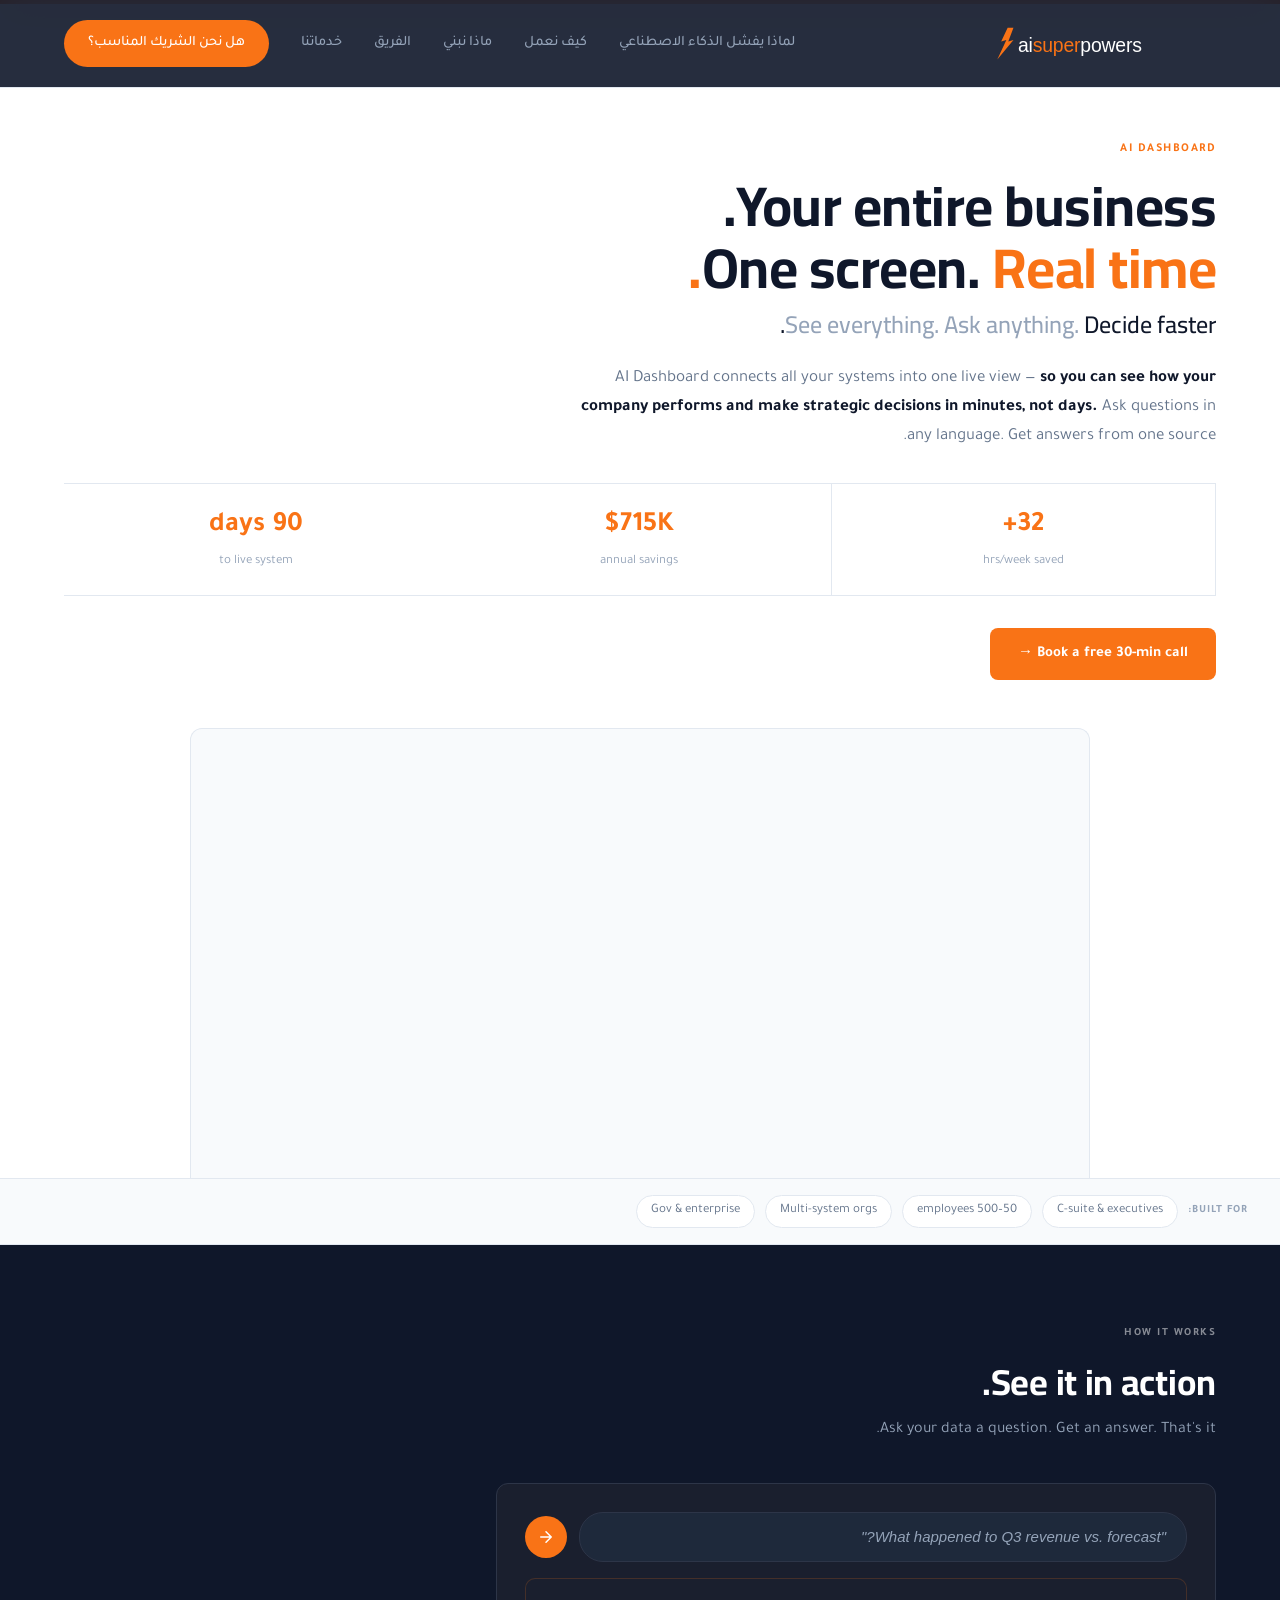
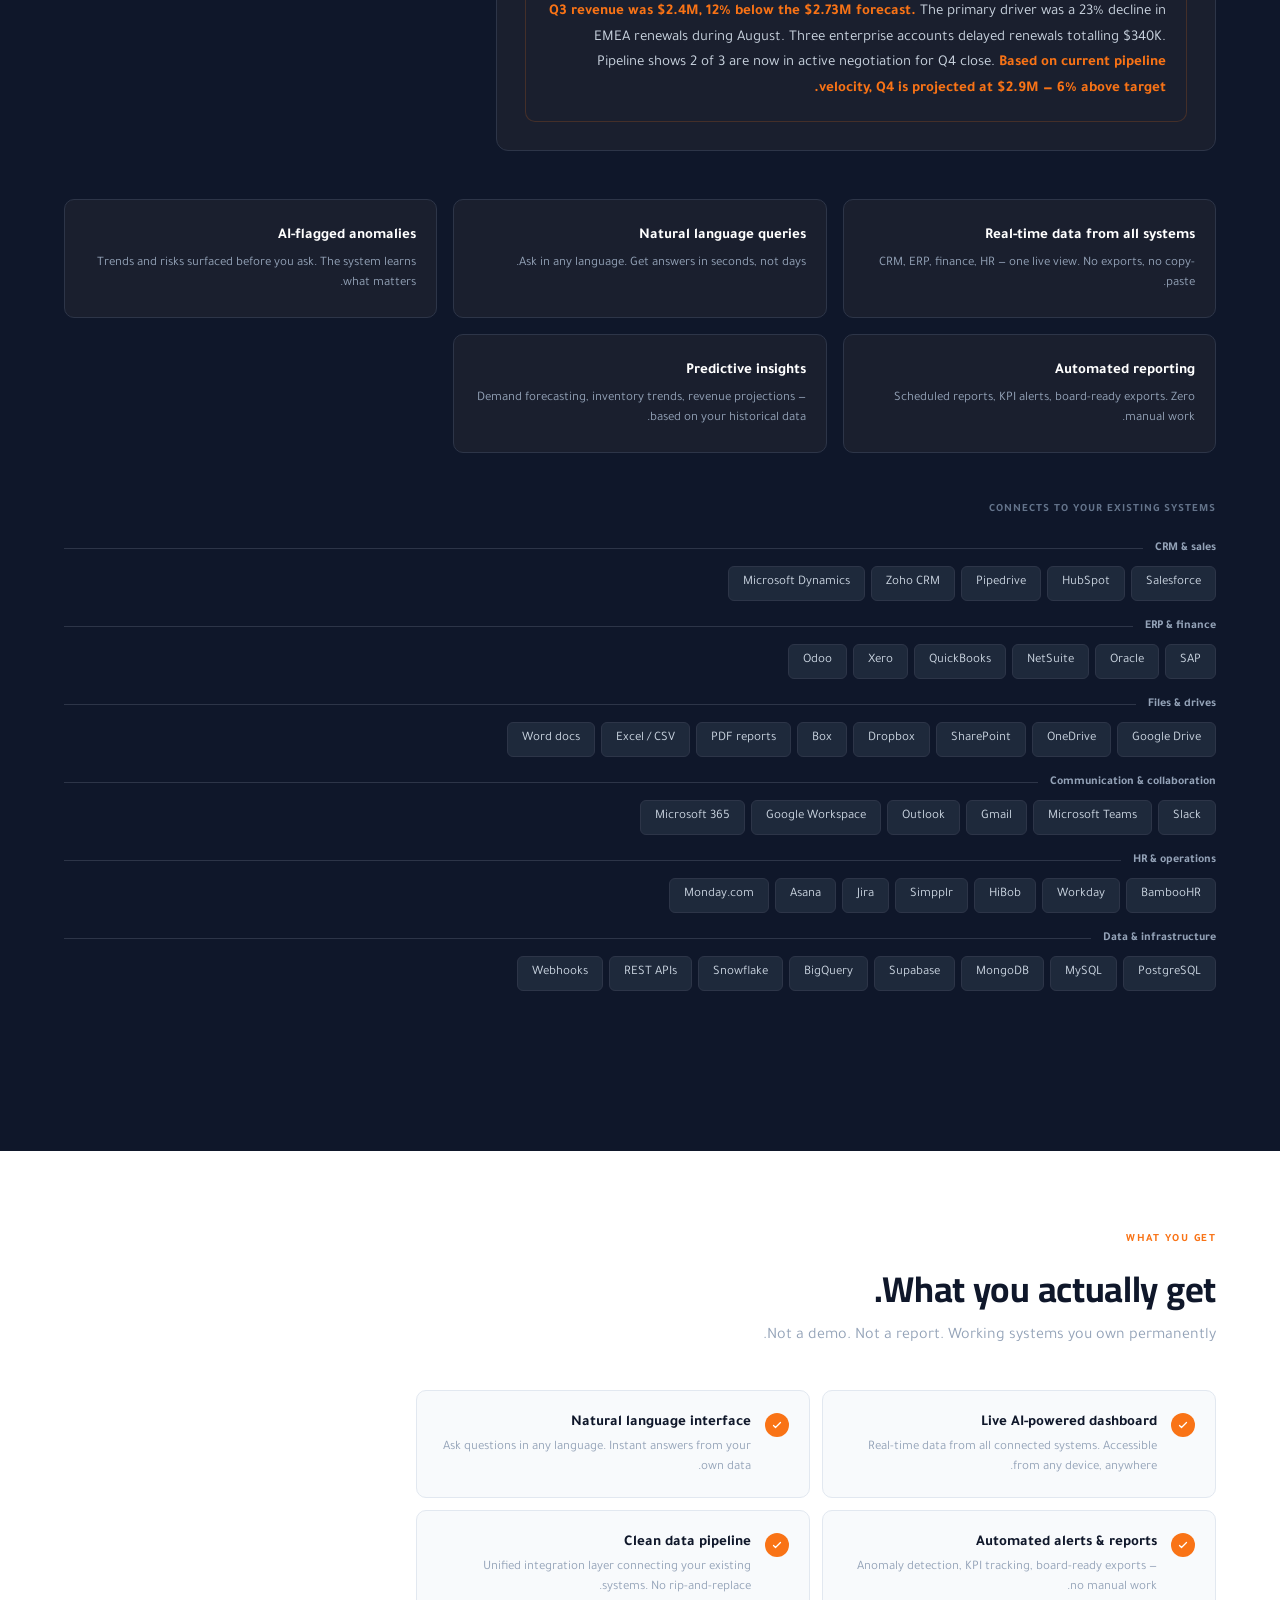
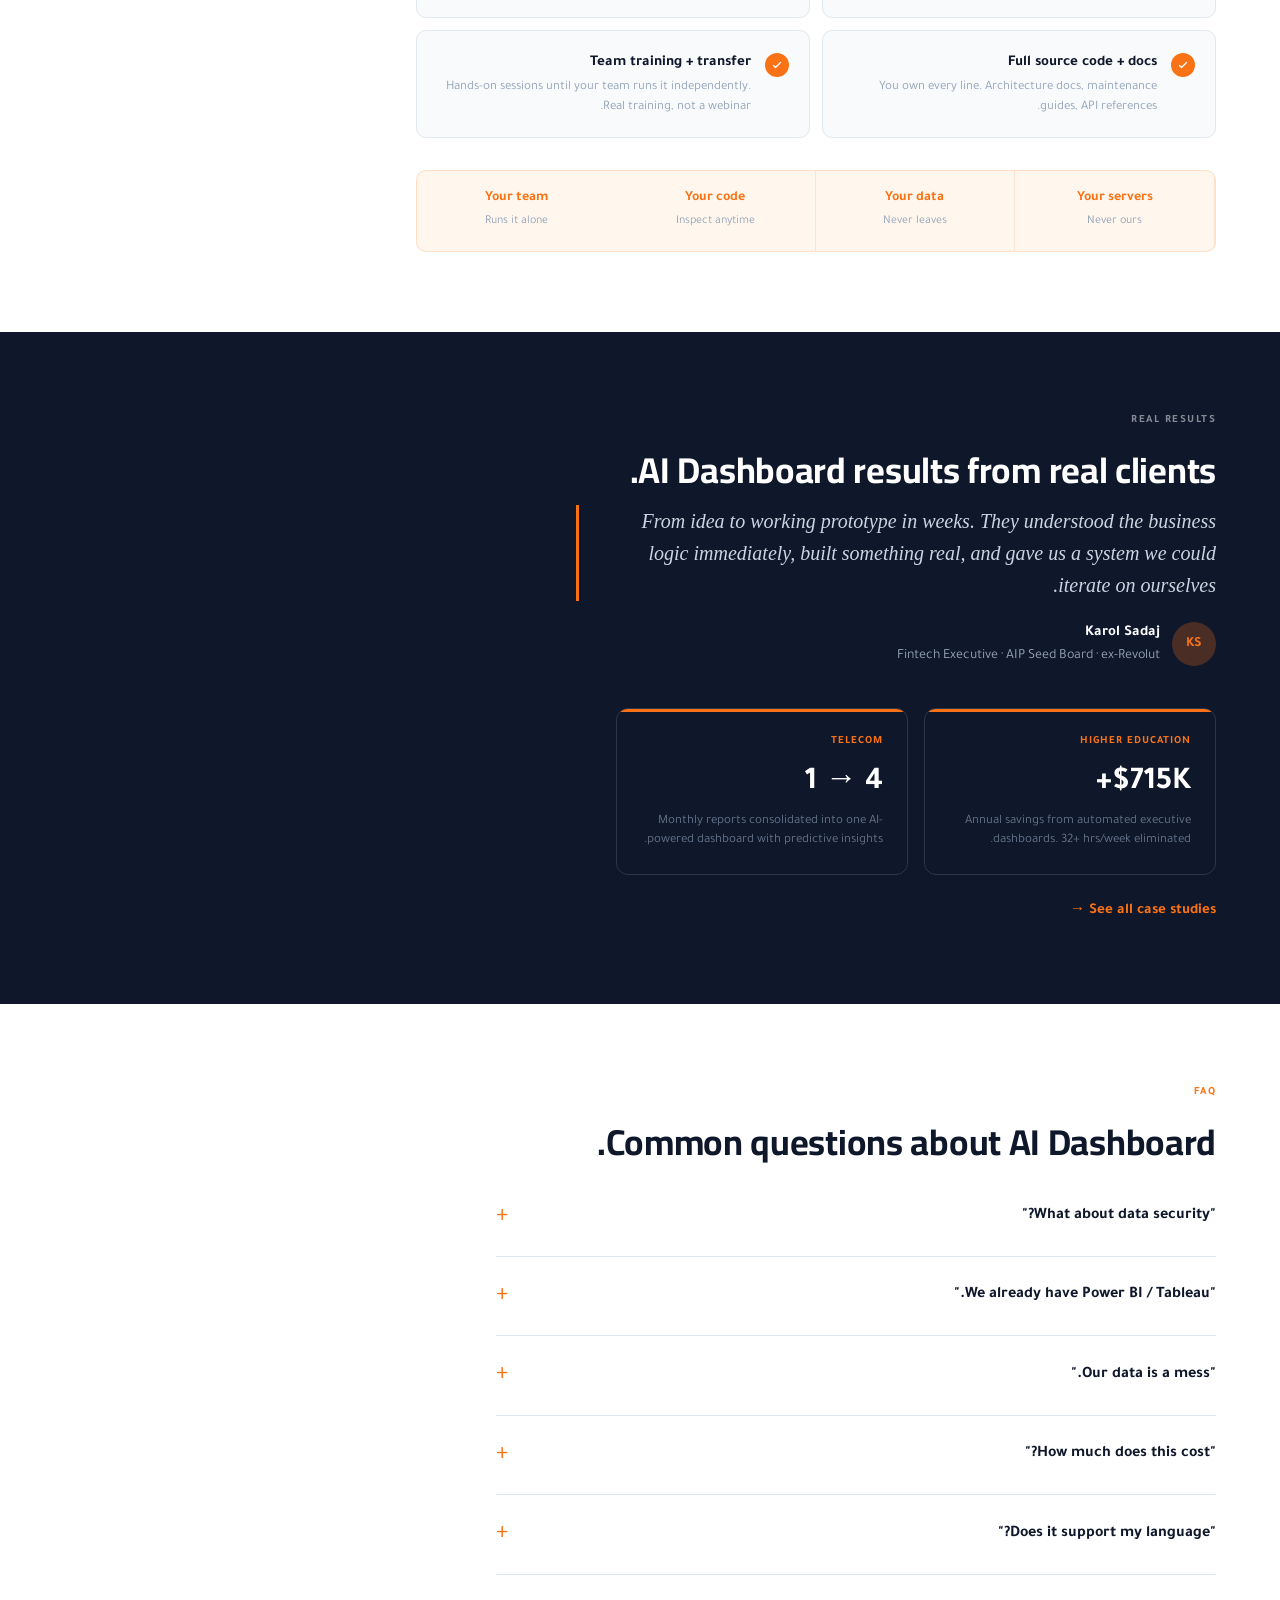
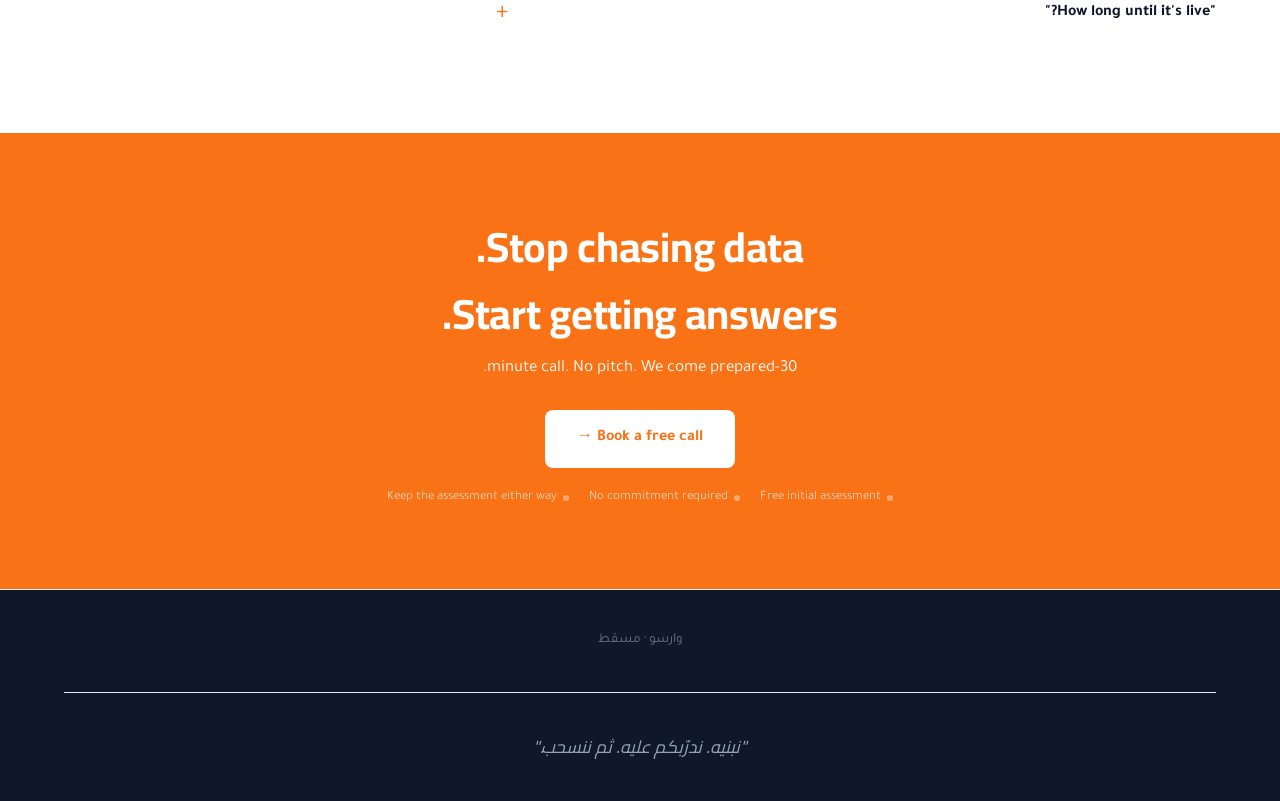
==== ai-dashboard-ar.html @ 84ee2508 "Scaffold RTL Arabic versions of packages/case-studies/ai-dashboard Applies the same proven template " ====
<!DOCTYPE html>
<html lang="ar" dir="rtl">
<head>
<meta charset="UTF-8">
<meta name="viewport" content="width=device-width, initial-scale=1.0">
<title>لوحة الذكاء الاصطناعي — كل أعمالك. شاشة واحدة. في الوقت الفعلي. | AI Superpowers</title>
<meta name="description" content="لوحة الذكاء الاصطناعي تربط كل أنظمتك في عرض واحد مباشر. شاهد كل شيء. اسأل أي شيء. قرّر بشكل أسرع. من AI Superpowers.">
<link rel="icon" type="image/svg+xml" href="data:image/svg+xml,<svg xmlns='http://www.w3.org/2000/svg' viewBox='0 0 32 32'><path d='M 18 2 L 8 15 L 15 14 L 6 30 L 26 13 L 18 14 L 26 2 Z' fill='%23F97316'/></svg>">
<link rel="preconnect" href="https://fonts.googleapis.com">
<link href="https://fonts.googleapis.com/css2?family=Cairo:wght@600;700;800&family=Tajawal:wght@300;400;500;700&display=swap" rel="stylesheet">
<link rel="stylesheet" href="styles.css">
<style>
/* ===== RTL overrides (Arabic version) ===== */
body { font-family: 'Tajawal', sans-serif !important; }
h1, h2, h3, .logo, .footer-tagline { font-family: 'Cairo', serif !important; }

.mobile-menu { right: auto; left: -100%; transition: left 0.3s ease; }
.mobile-menu.active { right: auto; left: 0; }
.mobile-menu-backdrop { left: auto; right: 0; }
.nav-hamburger span { left: auto; right: 12px; }
.back-to-top { right: auto; left: 32px; }
@media (max-width: 768px) { .back-to-top { right: auto; left: 20px; } }

.cta-btn svg,
.solution-link svg,
.back-to-top svg { transform: scaleX(-1); }

.logo, .logo svg, .logo text, .logo tspan { direction: ltr; unicode-bidi: embed; }
/* ===== End RTL overrides ===== */

/* Page-specific variable aliases for Marta's dashboard styles */
:root {
  --orange-dark: var(--deep-orange);
  --orange-burnt: var(--burnt-orange);
  --orange-light: var(--light-peach);
  --orange-peach: var(--peach);
  --orange-cream: var(--cream);
  --navy-mid: var(--navy);
  --dark-card: var(--card-bg);
  --dark-border: #2D3548;
  --text-primary: var(--dark-navy);
  --text-secondary: var(--gray);
  --text-muted: var(--gray-light);
  --bg-light: var(--light-gray);
  --border: #E2E8F0;
  --font: 'Inter', -apple-system, sans-serif;
  --font-heading: 'Playfair Display', Georgia, serif;
}

body { color: var(--text-primary); background: var(--white); -webkit-font-smoothing: antialiased; }

/* SECTIONS */
.section { position: relative; overflow: hidden; }
.section-light { background: var(--white); }
.section-dark { background: var(--dark-navy); color: var(--white); }
.section-warm { background: var(--orange-light); }
.section-orange { background: var(--orange); color: var(--white); }

/* HERO */
.hero { padding: 140px 0 0; border-bottom: 1px solid var(--border); }
.hero-accent { position: absolute; top: 0; left: 0; right: 0; height: 4px; background: var(--orange); }
.hero-tag { font-size: 12px; font-weight: 600; color: var(--orange); letter-spacing: 1.5px; margin-bottom: 16px; }
.hero h1 { font-family: var(--font-heading); font-size: clamp(36px, 5.5vw, 56px); font-weight: 700; line-height: 1.1; margin-bottom: 8px; letter-spacing: -0.5px; }
.hero h1 span { color: var(--orange); }
.hero h2 { font-size: clamp(18px, 2.5vw, 24px); font-weight: 500; color: var(--text-muted); margin-bottom: 20px; }
.hero h2 span { color: var(--text-primary); }
.hero-body { font-size: 17px; line-height: 1.7; color: var(--text-secondary); max-width: 640px; margin-bottom: 32px; }
.hero-body strong { color: var(--text-primary); font-weight: 600; }
.hero-stats { display: flex; gap: 0; border-top: 1px solid var(--border); border-bottom: 1px solid var(--border); margin-bottom: 32px; }
.hero-stat { flex: 1; text-align: center; padding: 20px 16px; border-right: 1px solid var(--border); }
.hero-stat:last-child { border: none; }
.hero-stat strong { display: block; font-size: 28px; font-weight: 700; color: var(--orange); }
.hero-stat span { font-size: 13px; color: var(--text-muted); }
.btn { display: inline-block; background: var(--orange); color: var(--white); padding: 14px 28px; border-radius: 8px; font-size: 15px; font-weight: 600; text-decoration: none; transition: all .2s; border: none; cursor: pointer; }
.btn:hover { background: var(--orange-dark); transform: translateY(-1px); }
.hero-btn-wrap { margin-bottom: 48px; }

.hero-screen { max-width: 900px; margin: 0 auto; border-radius: 12px 12px 0 0; border: 1px solid var(--border); border-bottom: none; overflow: hidden; background: var(--bg-light); position: relative; }

.hero-who { background: var(--bg-light); border-top: 1px solid var(--border); padding: 16px 32px; display: flex; gap: 10px; flex-wrap: wrap; align-items: center; }
.hero-who-label { font-size: 11px; color: var(--text-muted); letter-spacing: 1px; font-weight: 600; }
.hero-who-tag { font-size: 13px; padding: 5px 14px; border-radius: 20px; border: 1px solid var(--border); color: var(--text-secondary); background: var(--white); }

/* DEMO SECTION */
.demo-section { padding: 80px 0; }
.section-tag { font-size: 11px; font-weight: 600; letter-spacing: 1.5px; margin-bottom: 12px; }
.section-tag-orange { color: var(--orange); }
.section-tag-white { color: rgba(255,255,255,0.5); }
.sh1 { font-family: var(--font-heading); font-size: clamp(24px, 3.5vw, 36px); font-weight: 700; margin-bottom: 6px; letter-spacing: -0.3px; }
.sh2 { font-size: 16px; color: var(--text-muted); margin-bottom: 40px; }
.dark .sh2 { color: #64748B; }

.demo-box { max-width: 720px; padding: 28px; border-radius: 12px; background: var(--dark-card); border: 1px solid var(--dark-border); margin-bottom: 48px; }
.demo-q { display: flex; gap: 12px; align-items: center; margin-bottom: 16px; }
.demo-input { flex: 1; padding: 12px 20px; border-radius: 24px; background: var(--navy-mid); border: 1px solid var(--dark-border); font-size: 15px; color: #94A3B8; font-style: italic; font-family: var(--font); }
.demo-send { width: 42px; height: 42px; border-radius: 50%; background: var(--orange); flex-shrink: 0; display: flex; align-items: center; justify-content: center; cursor: pointer; transition: background .2s; border: none; }
.demo-send:hover { background: var(--orange-dark); }
.demo-send svg { width: 18px; height: 18px; fill: none; stroke: var(--white); stroke-width: 2; }
.demo-answer { padding: 20px; border-radius: 10px; background: var(--dark-card); border: 1px solid #F9731630; font-size: 15px; color: #CBD5E1; line-height: 1.7; }
.demo-answer strong { color: var(--orange); }

.cap-grid { display: grid; grid-template-columns: repeat(3, 1fr); gap: 16px; margin-bottom: 48px; }
.cap-card { padding: 24px 20px; border-radius: 10px; border: 1px solid var(--dark-border); background: var(--dark-card); transition: border-color .2s; }
.cap-card:hover { border-color: var(--orange); }
.cap-title { font-size: 15px; font-weight: 600; margin-bottom: 6px; color: var(--white); }
.cap-desc { font-size: 13px; color: #94A3B8; line-height: 1.5; }

.int-label { font-size: 11px; color: #64748B; letter-spacing: 1px; font-weight: 600; margin-bottom: 20px; }
.int-cat { margin-bottom: 16px; }
.int-cat-label { font-size: 12px; font-weight: 600; color: #94A3B8; margin-bottom: 8px; display: flex; align-items: center; gap: 12px; }
.int-cat-label::after { content: ''; flex: 1; height: 1px; background: var(--dark-border); }
.int-tags { display: flex; flex-wrap: wrap; gap: 6px; }
.int-tag { font-size: 13px; padding: 6px 14px; border-radius: 6px; background: var(--navy-mid); border: 1px solid var(--dark-border); color: #CBD5E1; transition: all .2s; }
.int-tag:hover { border-color: var(--orange); color: var(--orange); }
.int-more { display: inline-flex; align-items: center; gap: 6px; margin-top: 20px; padding: 10px 20px; border-radius: 8px; background: #F9731618; border: 1px solid #F9731640; font-size: 14px; font-weight: 600; color: var(--orange); cursor: pointer; text-decoration: none; transition: all .2s; }
.int-more:hover { background: #F9731630; }

/* DELIVERABLES */
.del-section { padding: 80px 0; }
.del-grid { display: grid; grid-template-columns: 1fr 1fr; gap: 12px; margin-bottom: 32px; max-width: 800px; }
.del-item { display: flex; gap: 14px; align-items: flex-start; padding: 20px; background: var(--bg-light); border-radius: 10px; border: 1px solid var(--border); transition: border-color .2s; }
.del-item:hover { border-color: var(--orange); }
.del-chk { flex-shrink: 0; width: 24px; height: 24px; border-radius: 50%; background: var(--orange); display: flex; align-items: center; justify-content: center; margin-top: 2px; }
.del-chk svg { width: 12px; height: 12px; fill: none; stroke: var(--white); stroke-width: 2.5; }
.del-title { font-size: 15px; font-weight: 600; margin-bottom: 3px; }
.del-desc { font-size: 13px; color: var(--text-muted); line-height: 1.5; }

.own-strip { display: flex; gap: 0; border-radius: 10px; overflow: hidden; border: 1px solid #F9731630; background: var(--orange-light); max-width: 800px; }
.own-item { flex: 1; text-align: center; padding: 16px 12px; border-right: 1px solid #F9731625; }
.own-item:last-child { border: none; }
.own-item strong { display: block; font-size: 14px; color: var(--orange); font-weight: 600; }
.own-item span { font-size: 12px; color: var(--text-muted); }

/* PROOF */
.proof-section { padding: 80px 0; }
.proof-quote { font-family: var(--font-heading); font-size: 20px; line-height: 1.6; color: #CBD5E1; font-style: italic; padding-left: 20px; border-left: 3px solid var(--orange); margin-bottom: 20px; max-width: 640px; }
.proof-author { display: flex; align-items: center; gap: 12px; margin-bottom: 40px; }
.proof-av { width: 44px; height: 44px; border-radius: 50%; background: #F9731640; display: flex; align-items: center; justify-content: center; font-size: 14px; font-weight: 600; color: var(--orange); }
.proof-name { font-size: 14px; color: #94A3B8; }
.proof-name strong { color: var(--white); display: block; font-weight: 600; font-size: 15px; }
.proof-cases { display: grid; grid-template-columns: 1fr 1fr; gap: 16px; margin-bottom: 24px; max-width: 600px; }
.proof-case { border: 1px solid var(--dark-border); border-radius: 12px; padding: 24px; position: relative; overflow: hidden; transition: border-color .2s; }
.proof-case:hover { border-color: var(--orange); }
.proof-case::before { content: ''; position: absolute; top: 0; left: 0; right: 0; height: 3px; background: var(--orange); }
.proof-ind { font-size: 11px; color: var(--orange); letter-spacing: 1px; font-weight: 600; }
.proof-num { font-size: 32px; font-weight: 700; margin: 8px 0 4px; }
.proof-lbl { font-size: 13px; color: #64748B; line-height: 1.4; }
.proof-link { font-size: 15px; color: var(--orange); font-weight: 600; text-decoration: none; display: inline-flex; align-items: center; gap: 6px; transition: gap .2s; }
.proof-link:hover { gap: 10px; }

/* FAQ */
.faq-section { padding: 80px 0; }
.faq-grid { max-width: 720px; }
.faq-item { padding: 20px 0; border-bottom: 1px solid var(--border); cursor: pointer; }
.faq-item:last-child { border: none; }
.faq-q { font-size: 16px; font-weight: 600; display: flex; justify-content: space-between; align-items: center; gap: 16px; }
.faq-q::after { content: '+'; font-size: 24px; color: var(--orange); font-weight: 400; transition: transform .2s; flex-shrink: 0; }
.faq-item.open .faq-q::after { transform: rotate(45deg); }
.faq-a { font-size: 15px; color: var(--text-muted); line-height: 1.7; max-height: 0; overflow: hidden; transition: max-height .3s ease, padding .3s ease; padding-top: 0; }
.faq-item.open .faq-a { max-height: 200px; padding-top: 12px; }

/* CTA */
.cta-section { padding: 80px 0; text-align: center; }
.cta-section h2 { font-family: var(--font-heading); font-size: clamp(28px, 4vw, 42px); font-weight: 700; margin-bottom: 8px; letter-spacing: -0.3px; }
.cta-sub { font-size: 17px; opacity: 0.85; margin-bottom: 28px; }
.btn-white { background: var(--white); color: var(--orange); padding: 16px 32px; border-radius: 8px; font-size: 16px; font-weight: 600; display: inline-block; text-decoration: none; transition: all .2s; }
.btn-white:hover { transform: translateY(-2px); box-shadow: 0 8px 24px rgba(0,0,0,0.15); }
.cta-micro { font-size: 14px; opacity: 0.6; margin-top: 12px; }
.cta-trust { margin-top: 20px; display: flex; justify-content: center; gap: 20px; flex-wrap: wrap; }
.cta-trust span { font-size: 13px; opacity: 0.65; display: flex; align-items: center; gap: 6px; }
.cta-trust span::before { content: ''; width: 6px; height: 6px; border-radius: 50%; background: rgba(255,255,255,0.6); }
.cta-link { margin-top: 24px; font-size: 14px; opacity: 0.5; }
.cta-link a { color: var(--white); text-decoration: underline; }

/* ANIMATIONS */
@keyframes fadeUp { from { opacity: 0; transform: translateY(30px); } to { opacity: 1; transform: translateY(0); } }
.anim { opacity: 0; transform: translateY(30px); transition: all 0.6s cubic-bezier(0.22, 1, 0.36, 1); }
.anim.visible { opacity: 1; transform: translateY(0); }
.anim-d1 { transition-delay: 0.1s; }
.anim-d2 { transition-delay: 0.2s; }
.anim-d3 { transition-delay: 0.3s; }
.anim-d4 { transition-delay: 0.4s; }

/* RESPONSIVE */
@media (max-width: 768px) {
  .hero { padding: 110px 0 0; }
  .hero-stats { flex-wrap: wrap; }
  .hero-stat { flex: 1 1 33%; }
  .cap-grid { grid-template-columns: 1fr 1fr; }
  .del-grid { grid-template-columns: 1fr; }
  .proof-cases { grid-template-columns: 1fr; }
  .own-strip { flex-wrap: wrap; }
  .own-item { flex: 1 1 50%; }
  .hero-who { padding: 16px 20px; }
  .nav-inner { padding: 14px 20px; }
}
@media (max-width: 480px) {
  .cap-grid { grid-template-columns: 1fr; }
  .hero-stat { flex: 1 1 50%; }
  .own-strip { flex-direction: column; }
  .own-item { border-right: none; border-bottom: 1px solid #F9731625; }
  .own-item:last-child { border: none; }
}
</style>
</head>
<body>

<!-- Navigation -->
<nav>
    <div class="container">
        <a href="index.html" class="logo">
                <svg xmlns="http://www.w3.org/2000/svg" viewBox="0 0 340 52" width="220" height="36">
                    <path d="M 18 1 L 8 22 L 16 20 L 2 50 L 27 20 L 19 22 L 27 1 Z" fill="#F97316"/>
                    <text x="34" y="38" font-family="'Inter', 'Helvetica Neue', Arial, sans-serif" font-size="30" font-weight="400" letter-spacing="-0.3"><tspan fill="#ffffff">ai</tspan><tspan fill="#F97316">super</tspan><tspan fill="#ffffff">powers</tspan></text>
                </svg>
            </a>
        <div class="nav-links">
            <a href="index.html#mirror">لماذا يفشل الذكاء الاصطناعي</a>
            <a href="index.html#method">كيف نعمل</a>
            <a href="index.html#solutions">ماذا نبني</a>
            <a href="index.html#team">الفريق</a>
            <a href="packages.html">خدماتنا</a>
            <a href="https://calendly.com/daniel-aisuperpowers/30min" target="_blank" class="nav-cta">هل نحن الشريك المناسب؟</a>
        </div>
        <button class="nav-hamburger" id="navHamburger" aria-label="Open menu">
            <span></span>
            <span></span>
            <span></span>
        </button>
    </div>
</nav>

<!-- Mobile Menu -->
<div class="mobile-menu-backdrop" id="mobileBackdrop"></div>
<div class="mobile-menu" id="mobileMenu">
    <a href="index.html#mirror">لماذا يفشل الذكاء الاصطناعي</a>
    <a href="index.html#method">كيف نعمل</a>
    <a href="index.html#solutions">ماذا نبني</a>
    <a href="index.html#team">الفريق</a>
    <a href="packages.html">خدماتنا</a>
    <a href="https://calendly.com/daniel-aisuperpowers/30min" target="_blank" class="mobile-menu-cta">هل نحن الشريك المناسب؟</a>
</div>

<!-- 01 HERO -->
<section class="section section-light hero">
  <div class="hero-accent"></div>
  <div class="container">
    <div class="hero-tag">AI DASHBOARD</div>
    <h1 class="anim">Your entire business.<br>One screen. <span>Real time.</span></h1>
    <h2 class="anim anim-d1">See everything. Ask anything. <span>Decide faster.</span></h2>
    <p class="hero-body anim anim-d2">AI Dashboard connects all your systems into one live view — <strong>so you can see how your company performs and make strategic decisions in minutes, not days.</strong> Ask questions in any language. Get answers from one source.</p>
    <div class="hero-stats anim anim-d2">
      <div class="hero-stat"><strong>32+</strong><span>hrs/week saved</span></div>
      <div class="hero-stat"><strong>$715K</strong><span>annual savings</span></div>
      <div class="hero-stat"><strong>90 days</strong><span>to live system</span></div>
    </div>
    <div class="hero-btn-wrap anim anim-d3">
      <a href="https://calendly.com/daniel-aisuperpowers/30min" class="btn">Book a free 30-min call →</a>
    </div>
  </div>
  <div class="hero-screen">
    <video autoplay muted playsinline loop style="width:100%;display:block;">
      <source src="videos/V1-Executive-Dashboards-v3.mp4" type="video/mp4">
    </video>
  </div>
  <div class="hero-who">
    <span class="hero-who-label">BUILT FOR:</span>
    <span class="hero-who-tag">C-suite & executives</span>
    <span class="hero-who-tag">50–500 employees</span>
    <span class="hero-who-tag">Multi-system orgs</span>
    <span class="hero-who-tag">Gov & enterprise</span>
  </div>
</section>

<!-- 02 DEMO + CAPABILITIES + INTEGRATIONS -->
<section class="section section-dark demo-section">
  <div class="container">
    <div class="section-tag section-tag-white">HOW IT WORKS</div>
    <h3 class="sh1 anim">See it in action.</h3>
    <p class="sh2 anim anim-d1">Ask your data a question. Get an answer. That's it.</p>

    <div class="demo-box anim anim-d2">
      <div class="demo-q">
        <div class="demo-input">"What happened to Q3 revenue vs. forecast?"</div>
        <button class="demo-send"><svg viewBox="0 0 24 24"><path d="M5 12h14M12 5l7 7-7 7" stroke-linecap="round" stroke-linejoin="round"/></svg></button>
      </div>
      <div class="demo-answer">
        <strong>Q3 revenue was $2.4M, 12% below the $2.73M forecast.</strong> The primary driver was a 23% decline in EMEA renewals during August. Three enterprise accounts delayed renewals totalling $340K. Pipeline shows 2 of 3 are now in active negotiation for Q4 close. <strong>Based on current pipeline velocity, Q4 is projected at $2.9M — 6% above target.</strong>
      </div>
    </div>

    <div class="cap-grid">
      <div class="cap-card anim"><div class="cap-title">Real-time data from all systems</div><div class="cap-desc">CRM, ERP, finance, HR — one live view. No exports, no copy-paste.</div></div>
      <div class="cap-card anim anim-d1"><div class="cap-title">Natural language queries</div><div class="cap-desc">Ask in any language. Get answers in seconds, not days.</div></div>
      <div class="cap-card anim anim-d2"><div class="cap-title">AI-flagged anomalies</div><div class="cap-desc">Trends and risks surfaced before you ask. The system learns what matters.</div></div>
      <div class="cap-card anim anim-d3"><div class="cap-title">Automated reporting</div><div class="cap-desc">Scheduled reports, KPI alerts, board-ready exports. Zero manual work.</div></div>
      <div class="cap-card anim anim-d4"><div class="cap-title">Predictive insights</div><div class="cap-desc">Demand forecasting, inventory trends, revenue projections — based on your historical data.</div></div>
    </div>

    <div class="int-label anim">CONNECTS TO YOUR EXISTING SYSTEMS</div>

    <div class="int-cat anim">
      <div class="int-cat-label">CRM & sales</div>
      <div class="int-tags">
        <span class="int-tag">Salesforce</span><span class="int-tag">HubSpot</span><span class="int-tag">Pipedrive</span><span class="int-tag">Zoho CRM</span><span class="int-tag">Microsoft Dynamics</span>
      </div>
    </div>
    <div class="int-cat anim">
      <div class="int-cat-label">ERP & finance</div>
      <div class="int-tags">
        <span class="int-tag">SAP</span><span class="int-tag">Oracle</span><span class="int-tag">NetSuite</span><span class="int-tag">QuickBooks</span><span class="int-tag">Xero</span><span class="int-tag">Odoo</span>
      </div>
    </div>
    <div class="int-cat anim">
      <div class="int-cat-label">Files & drives</div>
      <div class="int-tags">
        <span class="int-tag">Google Drive</span><span class="int-tag">OneDrive</span><span class="int-tag">SharePoint</span><span class="int-tag">Dropbox</span><span class="int-tag">Box</span><span class="int-tag">PDF reports</span><span class="int-tag">Excel / CSV</span><span class="int-tag">Word docs</span>
      </div>
    </div>
    <div class="int-cat anim">
      <div class="int-cat-label">Communication & collaboration</div>
      <div class="int-tags">
        <span class="int-tag">Slack</span><span class="int-tag">Microsoft Teams</span><span class="int-tag">Gmail</span><span class="int-tag">Outlook</span><span class="int-tag">Google Workspace</span><span class="int-tag">Microsoft 365</span>
      </div>
    </div>
    <div class="int-cat anim">
      <div class="int-cat-label">HR & operations</div>
      <div class="int-tags">
        <span class="int-tag">BambooHR</span><span class="int-tag">Workday</span><span class="int-tag">HiBob</span><span class="int-tag">Simpplr</span><span class="int-tag">Jira</span><span class="int-tag">Asana</span><span class="int-tag">Monday.com</span>
      </div>
    </div>
    <div class="int-cat anim">
      <div class="int-cat-label">Data & infrastructure</div>
      <div class="int-tags">
        <span class="int-tag">PostgreSQL</span><span class="int-tag">MySQL</span><span class="int-tag">MongoDB</span><span class="int-tag">Supabase</span><span class="int-tag">BigQuery</span><span class="int-tag">Snowflake</span><span class="int-tag">REST APIs</span><span class="int-tag">Webhooks</span>
      </div>
    </div>

    <a href="https://calendly.com/daniel-aisuperpowers/30min" class="int-more anim">Don't see your system? We connect to anything with an API →</a>
  </div>
</section>

<!-- 03 DELIVERABLES -->
<section class="section section-light del-section">
  <div class="container">
    <div class="section-tag section-tag-orange">WHAT YOU GET</div>
    <h3 class="sh1 anim">What you actually get.</h3>
    <p class="sh2 anim anim-d1" style="color:var(--text-muted)">Not a demo. Not a report. Working systems you own permanently.</p>

    <div class="del-grid">
      <div class="del-item anim">
        <div class="del-chk"><svg viewBox="0 0 24 24"><path d="M5 13l4 4L19 7" stroke-linecap="round" stroke-linejoin="round"/></svg></div>
        <div><div class="del-title">Live AI-powered dashboard</div><div class="del-desc">Real-time data from all connected systems. Accessible from any device, anywhere.</div></div>
      </div>
      <div class="del-item anim anim-d1">
        <div class="del-chk"><svg viewBox="0 0 24 24"><path d="M5 13l4 4L19 7" stroke-linecap="round" stroke-linejoin="round"/></svg></div>
        <div><div class="del-title">Natural language interface</div><div class="del-desc">Ask questions in any language. Instant answers from your own data.</div></div>
      </div>
      <div class="del-item anim">
        <div class="del-chk"><svg viewBox="0 0 24 24"><path d="M5 13l4 4L19 7" stroke-linecap="round" stroke-linejoin="round"/></svg></div>
        <div><div class="del-title">Automated alerts & reports</div><div class="del-desc">Anomaly detection, KPI tracking, board-ready exports — no manual work.</div></div>
      </div>
      <div class="del-item anim anim-d1">
        <div class="del-chk"><svg viewBox="0 0 24 24"><path d="M5 13l4 4L19 7" stroke-linecap="round" stroke-linejoin="round"/></svg></div>
        <div><div class="del-title">Clean data pipeline</div><div class="del-desc">Unified integration layer connecting your existing systems. No rip-and-replace.</div></div>
      </div>
      <div class="del-item anim">
        <div class="del-chk"><svg viewBox="0 0 24 24"><path d="M5 13l4 4L19 7" stroke-linecap="round" stroke-linejoin="round"/></svg></div>
        <div><div class="del-title">Full source code + docs</div><div class="del-desc">You own every line. Architecture docs, maintenance guides, API references.</div></div>
      </div>
      <div class="del-item anim anim-d1">
        <div class="del-chk"><svg viewBox="0 0 24 24"><path d="M5 13l4 4L19 7" stroke-linecap="round" stroke-linejoin="round"/></svg></div>
        <div><div class="del-title">Team training + transfer</div><div class="del-desc">Hands-on sessions until your team runs it independently. Real training, not a webinar.</div></div>
      </div>
    </div>

    <div class="own-strip anim">
      <div class="own-item"><strong>Your servers</strong><span>Never ours</span></div>
      <div class="own-item"><strong>Your data</strong><span>Never leaves</span></div>
      <div class="own-item"><strong>Your code</strong><span>Inspect anytime</span></div>
      <div class="own-item"><strong>Your team</strong><span>Runs it alone</span></div>
    </div>
  </div>
</section>

<!-- 04 PROOF -->
<section class="section section-dark proof-section">
  <div class="container">
    <div class="section-tag section-tag-white">REAL RESULTS</div>
    <h3 class="sh1 anim">AI Dashboard results from real clients.</h3>

    <div class="proof-quote anim anim-d1">From idea to working prototype in weeks. They understood the business logic immediately, built something real, and gave us a system we could iterate on ourselves.</div>
    <div class="proof-author anim anim-d2">
      <div class="proof-av">KS</div>
      <div class="proof-name"><strong>Karol Sadaj</strong>Fintech Executive · AIP Seed Board · ex-Revolut</div>
    </div>

    <div class="proof-cases">
      <div class="proof-case anim">
        <div class="proof-ind">HIGHER EDUCATION</div>
        <div class="proof-num">$715K+</div>
        <div class="proof-lbl">Annual savings from automated executive dashboards. 32+ hrs/week eliminated.</div>
      </div>
      <div class="proof-case anim anim-d1">
        <div class="proof-ind">TELECOM</div>
        <div class="proof-num">4 → 1</div>
        <div class="proof-lbl">Monthly reports consolidated into one AI-powered dashboard with predictive insights.</div>
      </div>
    </div>

    <a href="case-studies.html" class="proof-link anim">See all case studies →</a>
  </div>
</section>

<!-- 05 FAQ -->
<section class="section section-light faq-section">
  <div class="container">
    <div class="section-tag section-tag-orange">FAQ</div>
    <h3 class="sh1 anim">Common questions about AI Dashboard.</h3>

    <div class="faq-grid anim anim-d1">
      <div class="faq-item">
        <div class="faq-q">"What about data security?"</div>
        <div class="faq-a">Everything runs on your infrastructure. Data never leaves your environment. We work within your existing security and compliance frameworks.</div>
      </div>
      <div class="faq-item">
        <div class="faq-q">"We already have Power BI / Tableau."</div>
        <div class="faq-a">BI tools show charts. AI Dashboard gives answers in plain language. We often layer on top of existing BI — not replace it.</div>
      </div>
      <div class="faq-item">
        <div class="faq-q">"Our data is a mess."</div>
        <div class="faq-a">80% of our work is cleaning and connecting data. If it were already clean, you wouldn't need us.</div>
      </div>
      <div class="faq-item">
        <div class="faq-q">"How much does this cost?"</div>
        <div class="faq-a">Depends on scope. The free assessment gives you a clear picture before any commitment. Most clients see ROI within 90 days.</div>
      </div>
      <div class="faq-item">
        <div class="faq-q">"Does it support my language?"</div>
        <div class="faq-a">Yes. Interface, queries, and generated reports work in any language — Arabic, English, Polish, Spanish, and more. Built for global teams.</div>
      </div>
      <div class="faq-item">
        <div class="faq-q">"How long until it's live?"</div>
        <div class="faq-a">90 days from kickoff to live system. First working prototype typically within 4–6 weeks.</div>
      </div>
    </div>
  </div>
</section>

<!-- 06 CTA -->
<section class="section section-orange cta-section">
  <div class="container">
    <h2 class="anim">Stop chasing data.<br>Start getting answers.</h2>
    <p class="cta-sub anim anim-d1">30-minute call. No pitch. We come prepared.</p>
    <a href="https://calendly.com/daniel-aisuperpowers/30min" class="btn-white anim anim-d2">Book a free call →</a>
    <div class="cta-trust anim anim-d3">
      <span>Free initial assessment</span>
      <span>No commitment required</span>
      <span>Keep the assessment either way</span>
    </div>
  </div>
</section>

<!-- Footer -->
<footer>
    <div class="container">
        <div class="footer-contact">وارسو · مسقط</div>
        <div class="footer-tagline">"نبنيه. ندرّبكم عليه. ثم ننسحب."</div>
    </div>
</footer>

<script>
// Scroll animations
const obs = new IntersectionObserver((entries) => {
  entries.forEach(e => { if (e.isIntersecting) { e.target.classList.add('visible'); obs.unobserve(e.target); } });
}, { threshold: 0.1, rootMargin: '0px 0px -40px 0px' });
document.querySelectorAll('.anim').forEach(el => obs.observe(el));

// FAQ accordion
document.querySelectorAll('.faq-item').forEach(item => {
  item.addEventListener('click', () => {
    const wasOpen = item.classList.contains('open');
    document.querySelectorAll('.faq-item').forEach(i => i.classList.remove('open'));
    if (!wasOpen) item.classList.add('open');
  });
});

// Hamburger menu
const hamburger = document.getElementById('navHamburger');
const mobileMenu = document.getElementById('mobileMenu');
const mobileBackdrop = document.getElementById('mobileBackdrop');

function toggleMobileMenu() {
    hamburger.classList.toggle('active');
    mobileMenu.classList.toggle('active');
    mobileBackdrop.classList.toggle('active');
    document.body.style.overflow = mobileMenu.classList.contains('active') ? 'hidden' : '';
}

hamburger.addEventListener('click', toggleMobileMenu);
mobileBackdrop.addEventListener('click', toggleMobileMenu);

mobileMenu.querySelectorAll('a').forEach(link => {
    link.addEventListener('click', () => {
        if (mobileMenu.classList.contains('active')) {
            toggleMobileMenu();
        }
    });
});
</script>

</body>
</html>
---- styles.css ----
/* ==========================================================================
   AI Superpowers — Shared Styles
   Used across all pages for consistent branding, layout, and navigation.
   ========================================================================== */

/* ---------- Reset ---------- */
* {
    margin: 0;
    padding: 0;
    box-sizing: border-box;
    word-break: break-word;
}

img, video, svg {
    max-width: 100%;
    height: auto;
}

/* ---------- Variables ---------- */
:root {
    --orange: #F97316;
    --deep-orange: #EA580C;
    --burnt-orange: #C2410C;
    --peach: #FED7AA;
    --light-peach: #FFF7ED;
    --cream: #FFFBEB;
    --navy: #1E293B;
    --dark-navy: #0F172A;
    --gray: #64748B;
    --gray-light: #94A3B8;
    --light-gray: #F8FAFC;
    --white: #FFFFFF;
    --card-bg: #1a1f2e;
    --border: rgba(255,255,255,0.1);
}

/* ---------- Base ---------- */
html {
    scroll-behavior: smooth;
    overflow-x: hidden;
}

body {
    font-family: 'Inter', sans-serif;
    line-height: 1.6;
    overflow-x: hidden;
}

h1, h2, h3 {
    font-family: 'Playfair Display', serif;
}

/* ---------- Layout ---------- */
.container {
    max-width: 1200px;
    margin: 0 auto;
    padding: 0 24px;
}

/* ---------- Navigation ---------- */
nav {
    position: fixed;
    top: 0;
    width: 100%;
    z-index: 1000;
    padding: 20px 0;
    background: rgba(15, 23, 42, 0.9);
    backdrop-filter: blur(20px);
    border-bottom: 1px solid var(--border);
}

nav .container {
    display: flex;
    justify-content: space-between;
    align-items: center;
}

.logo {
    font-family: 'Playfair Display', serif;
    font-size: 1.5rem;
    color: var(--white);
    text-decoration: none;
    display: flex;
    align-items: center;
}

.logo span {
    color: var(--orange);
}

.logo svg {
    max-width: 100%;
    height: auto;
}

.nav-links {
    display: flex;
    gap: 32px;
    align-items: center;
}

.nav-links a {
    color: var(--gray-light);
    text-decoration: none;
    font-size: 0.9rem;
    font-weight: 500;
    transition: color 0.3s;
}

.nav-links a:hover {
    color: var(--white);
}

.nav-cta {
    background: var(--orange) !important;
    color: var(--white) !important;
    padding: 12px 24px;
    border-radius: 100px;
    font-weight: 600;
}

.nav-cta:hover {
    background: var(--deep-orange) !important;
}

/* ---------- Hamburger Menu ---------- */
.nav-hamburger {
    display: none;
    width: 48px;
    height: 48px;
    background: none;
    border: none;
    cursor: pointer;
    padding: 12px;
    position: relative;
    z-index: 1001;
    flex-shrink: 0;
}

.nav-hamburger span {
    display: block;
    width: 24px;
    height: 2px;
    background: var(--white);
    border-radius: 2px;
    transition: all 0.3s;
    position: absolute;
    left: 12px;
}

.nav-hamburger span:nth-child(1) { top: 14px; }
.nav-hamburger span:nth-child(2) { top: 23px; }
.nav-hamburger span:nth-child(3) { top: 32px; }

.nav-hamburger.active span:nth-child(1) {
    top: 23px;
    transform: rotate(45deg);
}

.nav-hamburger.active span:nth-child(2) {
    opacity: 0;
}

.nav-hamburger.active span:nth-child(3) {
    top: 23px;
    transform: rotate(-45deg);
}

/* ---------- Mobile Menu ---------- */
.mobile-menu {
    position: fixed;
    top: 0;
    right: -100%;
    width: 280px;
    height: 100%;
    background: var(--dark-navy);
    z-index: 999;
    padding: 100px 32px 40px;
    transition: right 0.3s ease;
    display: flex;
    flex-direction: column;
    gap: 0;
    overflow-y: auto;
}

.mobile-menu.active {
    right: 0;
}

.mobile-menu-backdrop {
    position: fixed;
    top: 0;
    left: 0;
    width: 100%;
    height: 100%;
    background: rgba(0,0,0,0.5);
    z-index: 998;
    opacity: 0;
    pointer-events: none;
    transition: opacity 0.3s;
}

.mobile-menu-backdrop.active {
    opacity: 1;
    pointer-events: auto;
}

.mobile-menu a {
    display: block;
    color: #E2E8F0;
    text-decoration: none;
    font-size: 1.1rem;
    font-weight: 600;
    padding: 16px 0;
    border-bottom: 1px solid var(--border);
    transition: color 0.3s;
}

.mobile-menu a:hover {
    color: var(--white);
}

.mobile-menu .mobile-menu-cta {
    display: inline-flex;
    align-items: center;
    justify-content: center;
    gap: 8px;
    margin-top: 24px;
    padding: 16px 24px;
    background: var(--orange);
    color: var(--white);
    border-radius: 100px;
    font-weight: 600;
    font-size: 1rem;
    text-align: center;
    border-bottom: none;
}

.mobile-menu .mobile-menu-cta:hover {
    background: var(--deep-orange);
}

/* ---------- Footer ---------- */
footer {
    background: var(--dark-navy);
    border-top: 1px solid var(--border);
    padding: 40px 0;
}

.footer-contact {
    font-size: 0.85rem;
    color: var(--gray);
    text-align: center;
}

.footer-tagline {
    width: 100%;
    text-align: center;
    margin-top: 40px;
    padding-top: 40px;
    border-top: 1px solid var(--border);
    font-family: 'Playfair Display', serif;
    font-size: 1.1rem;
    font-style: italic;
    color: var(--gray-light);
}

/* ---------- Animations ---------- */
.fade-in {
    opacity: 0;
    transform: translateY(30px);
    transition: opacity 0.6s ease, transform 0.6s ease;
}

.fade-in.visible {
    opacity: 1;
    transform: translateY(0);
}

/* ---------- Back to Top ---------- */
.back-to-top {
    position: fixed;
    bottom: 32px;
    right: 32px;
    width: 48px;
    height: 48px;
    background: var(--orange);
    color: var(--white);
    border: none;
    border-radius: 50%;
    cursor: pointer;
    display: flex;
    align-items: center;
    justify-content: center;
    z-index: 900;
    opacity: 0;
    pointer-events: none;
    transform: translateY(20px);
    transition: opacity 0.3s, transform 0.3s, background 0.3s;
    box-shadow: 0 4px 20px rgba(0,0,0,0.25);
}

.back-to-top.visible {
    opacity: 1;
    pointer-events: auto;
    transform: translateY(0);
}

.back-to-top:hover {
    background: var(--deep-orange);
    transform: translateY(-3px);
}

/* ---------- Responsive — Mobile (768px) ---------- */
@media (max-width: 768px) {
    .back-to-top {
        bottom: 20px;
        right: 20px;
        width: 44px;
        height: 44px;
    }

    /* Nav: hide links, show hamburger */
    nav {
        padding: 14px 0;
    }

    .nav-links {
        display: none;
    }

    .nav-hamburger {
        display: block;
    }

    .nav-cta {
        padding: 10px 18px !important;
        font-size: 0.8rem !important;
        white-space: nowrap;
        min-height: 44px;
        display: inline-flex;
        align-items: center;
    }

    nav .container {
        padding: 0 16px;
    }

    .logo svg {
        width: 180px;
        height: 36px;
    }

    .container {
        padding: 0 16px;
    }

    .footer-tagline {
        font-size: 0.95rem;
        margin-top: 24px;
        padding-top: 24px;
    }
}

/* ---------- Responsive — Small phones (400px) ---------- */
@media (max-width: 400px) {
    .logo svg {
        width: 160px;
        height: 32px;
    }

    .nav-cta {
        padding: 10px 16px !important;
        font-size: 0.75rem !important;
        min-height: 44px;
    }
}
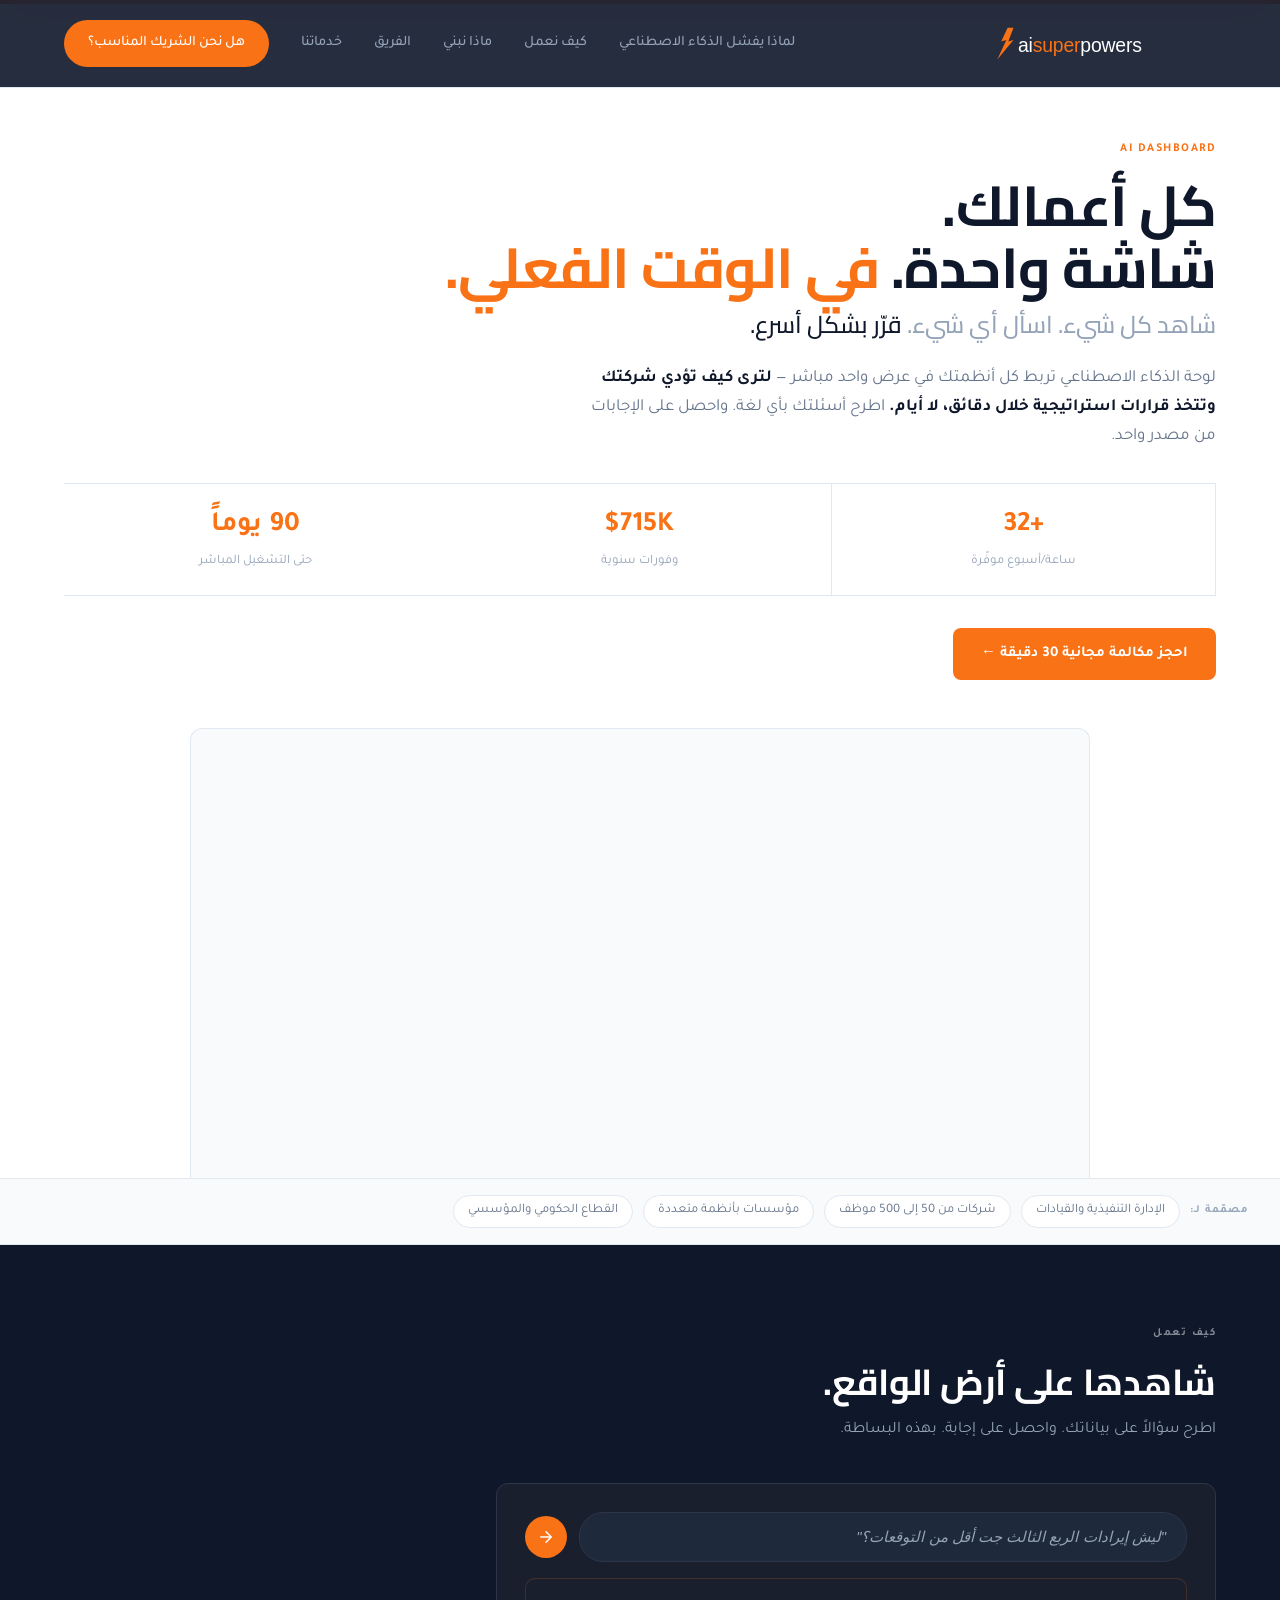
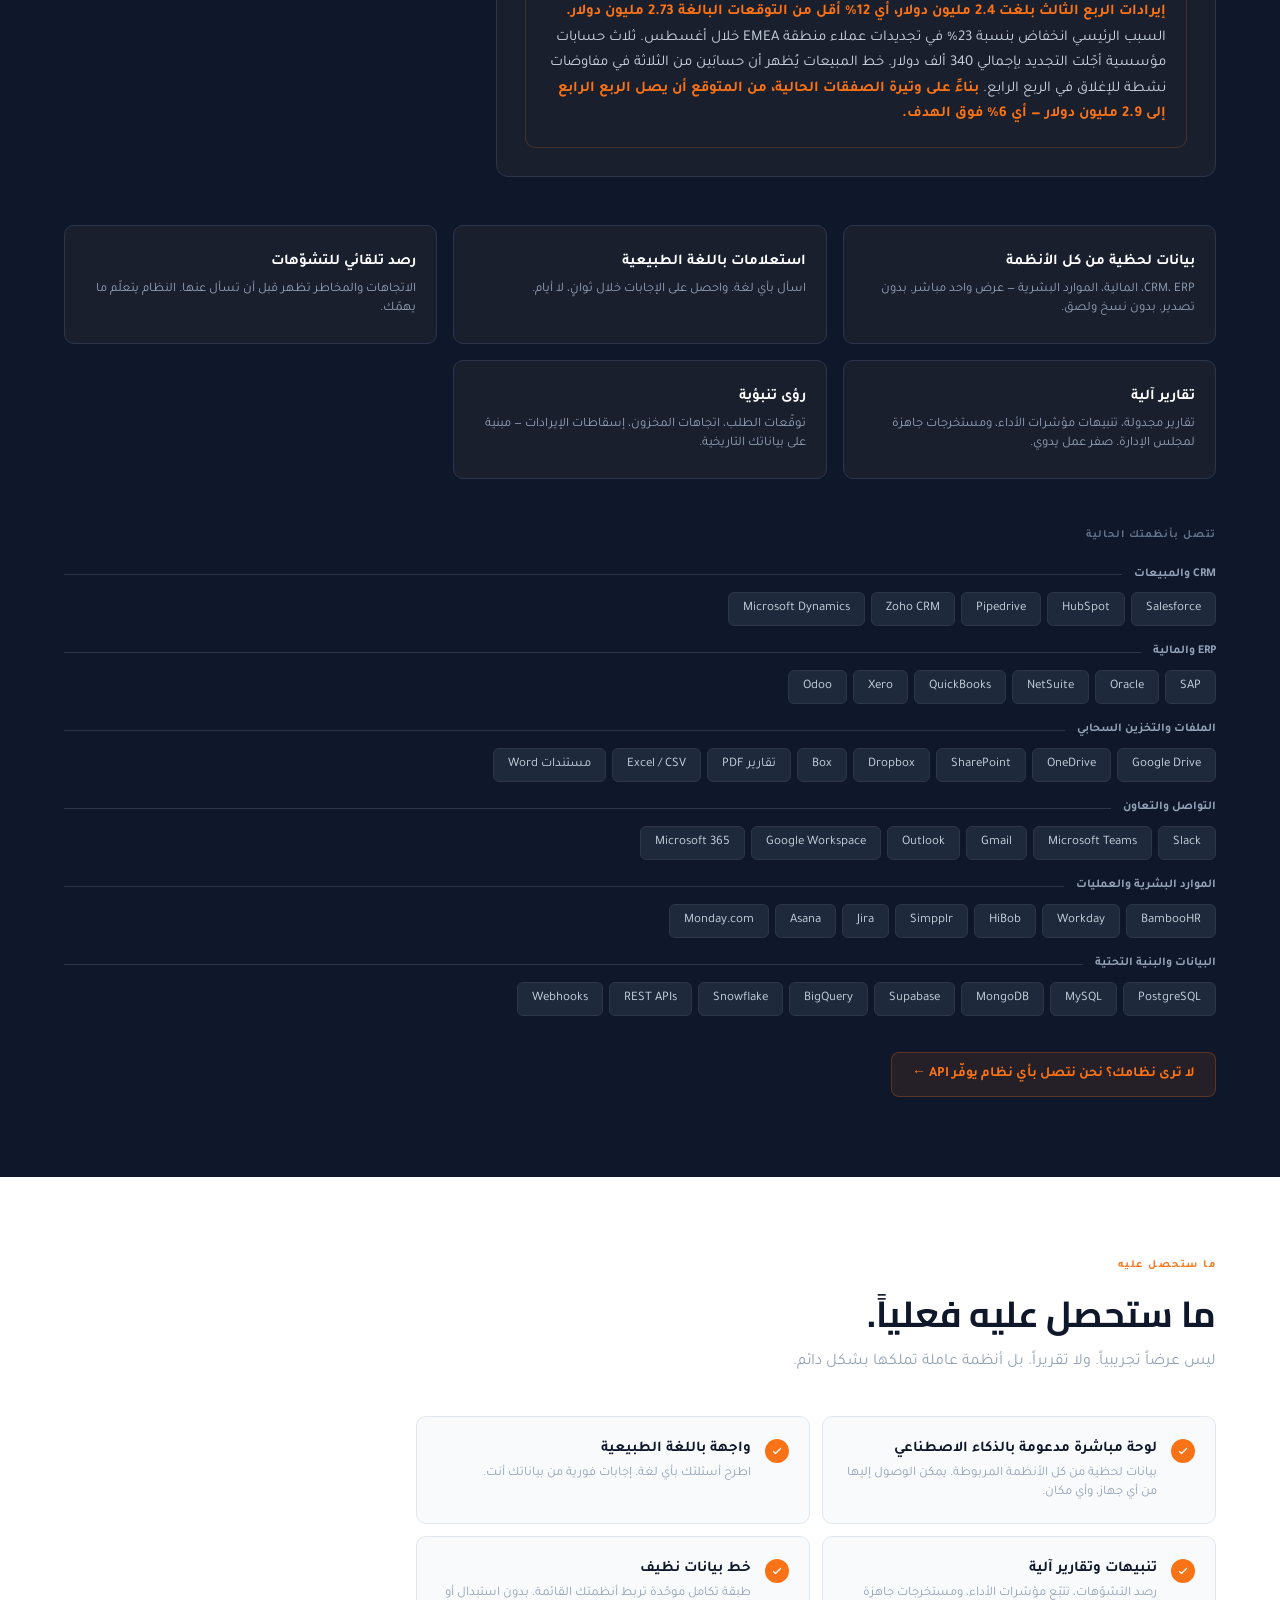
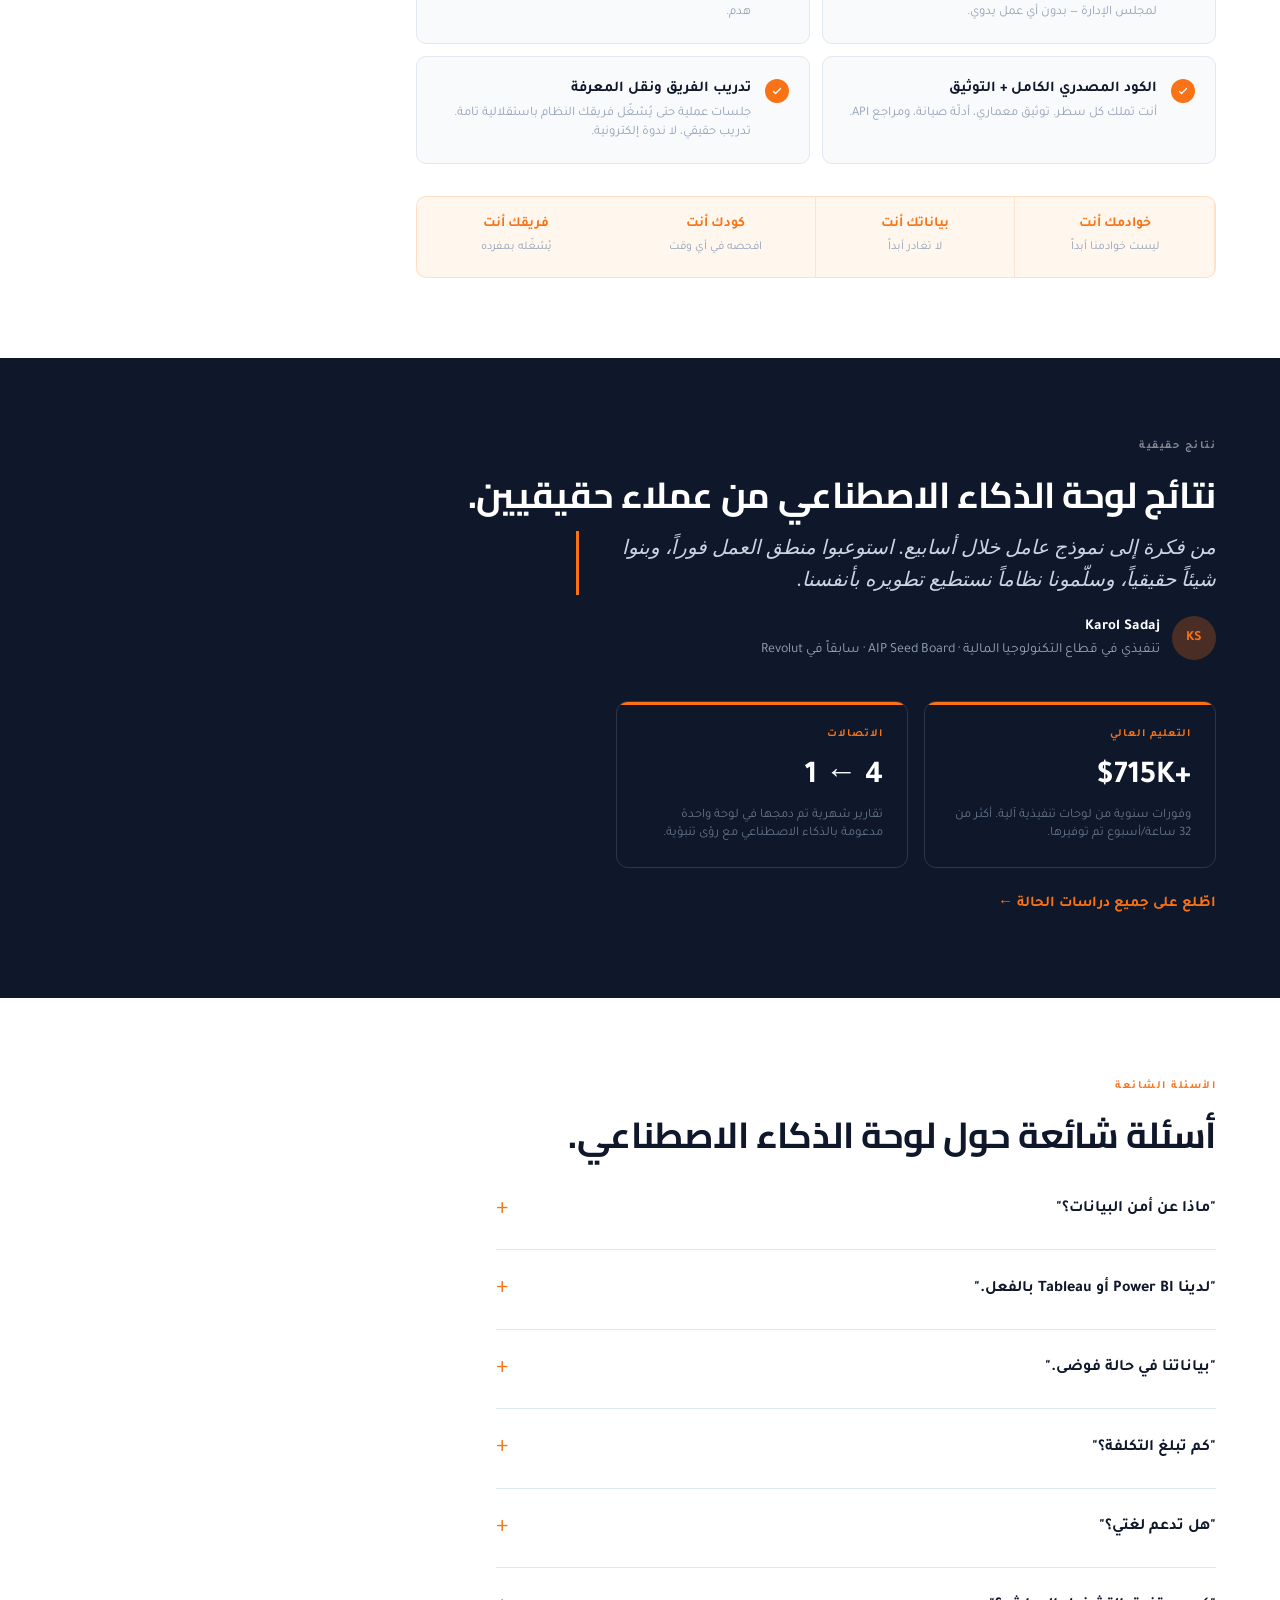
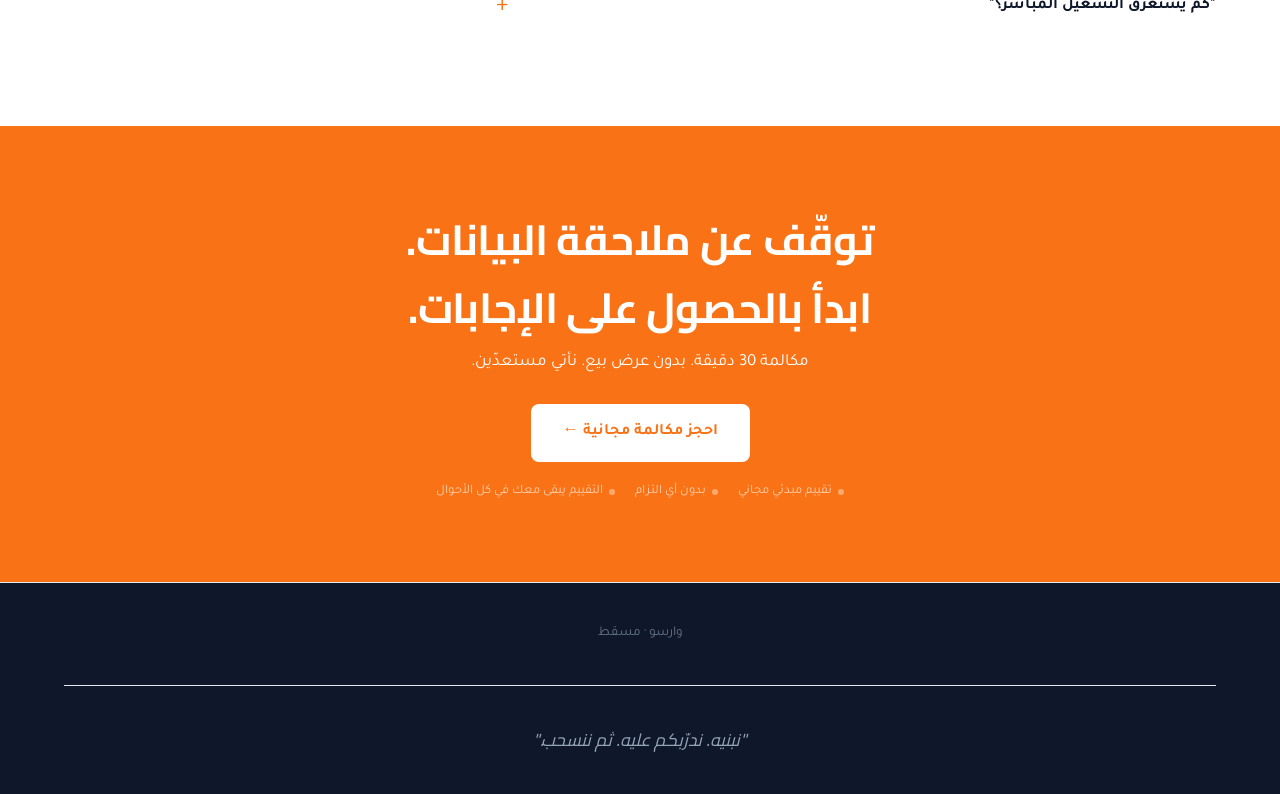
==== commit 0ce71143: "Translate ai-dashboard-ar.html: hero, capabilities, FAQs, proof ~95 strings translated — hero + stat" ====
--- a/ai-dashboard-ar.html
+++ b/ai-dashboard-ar.html
@@ -246,16 +246,16 @@
   <div class="hero-accent"></div>
   <div class="container">
     <div class="hero-tag">AI DASHBOARD</div>
-    <h1 class="anim">Your entire business.<br>One screen. <span>Real time.</span></h1>
-    <h2 class="anim anim-d1">See everything. Ask anything. <span>Decide faster.</span></h2>
-    <p class="hero-body anim anim-d2">AI Dashboard connects all your systems into one live view — <strong>so you can see how your company performs and make strategic decisions in minutes, not days.</strong> Ask questions in any language. Get answers from one source.</p>
+    <h1 class="anim">كل أعمالك.<br>شاشة واحدة. <span>في الوقت الفعلي.</span></h1>
+    <h2 class="anim anim-d1">شاهد كل شيء. اسأل أي شيء. <span>قرّر بشكل أسرع.</span></h2>
+    <p class="hero-body anim anim-d2">لوحة الذكاء الاصطناعي تربط كل أنظمتك في عرض واحد مباشر — <strong>لترى كيف تؤدي شركتك وتتخذ قرارات استراتيجية خلال دقائق، لا أيام.</strong> اطرح أسئلتك بأي لغة. واحصل على الإجابات من مصدر واحد.</p>
     <div class="hero-stats anim anim-d2">
-      <div class="hero-stat"><strong>32+</strong><span>hrs/week saved</span></div>
-      <div class="hero-stat"><strong>$715K</strong><span>annual savings</span></div>
-      <div class="hero-stat"><strong>90 days</strong><span>to live system</span></div>
+      <div class="hero-stat"><strong>+32</strong><span>ساعة/أسبوع موفّرة</span></div>
+      <div class="hero-stat"><strong>$715K</strong><span>وفورات سنوية</span></div>
+      <div class="hero-stat"><strong>90 يوماً</strong><span>حتى التشغيل المباشر</span></div>
     </div>
     <div class="hero-btn-wrap anim anim-d3">
-      <a href="https://calendly.com/daniel-aisuperpowers/30min" class="btn">Book a free 30-min call →</a>
+      <a href="https://calendly.com/daniel-aisuperpowers/30min" class="btn">احجز مكالمة مجانية 30 دقيقة ←</a>
     </div>
   </div>
   <div class="hero-screen">
@@ -264,121 +264,121 @@
     </video>
   </div>
   <div class="hero-who">
-    <span class="hero-who-label">BUILT FOR:</span>
-    <span class="hero-who-tag">C-suite & executives</span>
-    <span class="hero-who-tag">50–500 employees</span>
-    <span class="hero-who-tag">Multi-system orgs</span>
-    <span class="hero-who-tag">Gov & enterprise</span>
+    <span class="hero-who-label">مصمّمة لـ:</span>
+    <span class="hero-who-tag">الإدارة التنفيذية والقيادات</span>
+    <span class="hero-who-tag">شركات من 50 إلى 500 موظف</span>
+    <span class="hero-who-tag">مؤسسات بأنظمة متعددة</span>
+    <span class="hero-who-tag">القطاع الحكومي والمؤسسي</span>
   </div>
 </section>
 
 <!-- 02 DEMO + CAPABILITIES + INTEGRATIONS -->
 <section class="section section-dark demo-section">
   <div class="container">
-    <div class="section-tag section-tag-white">HOW IT WORKS</div>
-    <h3 class="sh1 anim">See it in action.</h3>
-    <p class="sh2 anim anim-d1">Ask your data a question. Get an answer. That's it.</p>
+    <div class="section-tag section-tag-white">كيف تعمل</div>
+    <h3 class="sh1 anim">شاهدها على أرض الواقع.</h3>
+    <p class="sh2 anim anim-d1">اطرح سؤالاً على بياناتك. واحصل على إجابة. بهذه البساطة.</p>
 
     <div class="demo-box anim anim-d2">
       <div class="demo-q">
-        <div class="demo-input">"What happened to Q3 revenue vs. forecast?"</div>
+        <div class="demo-input">"ليش إيرادات الربع الثالث جت أقل من التوقعات؟"</div>
         <button class="demo-send"><svg viewBox="0 0 24 24"><path d="M5 12h14M12 5l7 7-7 7" stroke-linecap="round" stroke-linejoin="round"/></svg></button>
       </div>
       <div class="demo-answer">
-        <strong>Q3 revenue was $2.4M, 12% below the $2.73M forecast.</strong> The primary driver was a 23% decline in EMEA renewals during August. Three enterprise accounts delayed renewals totalling $340K. Pipeline shows 2 of 3 are now in active negotiation for Q4 close. <strong>Based on current pipeline velocity, Q4 is projected at $2.9M — 6% above target.</strong>
+        <strong>إيرادات الربع الثالث بلغت 2.4 مليون دولار، أي 12% أقل من التوقعات البالغة 2.73 مليون دولار.</strong> السبب الرئيسي انخفاض بنسبة 23% في تجديدات عملاء منطقة EMEA خلال أغسطس. ثلاث حسابات مؤسسية أجّلت التجديد بإجمالي 340 ألف دولار. خط المبيعات يُظهر أن حسابَين من الثلاثة في مفاوضات نشطة للإغلاق في الربع الرابع. <strong>بناءً على وتيرة الصفقات الحالية، من المتوقع أن يصل الربع الرابع إلى 2.9 مليون دولار — أي 6% فوق الهدف.</strong>
       </div>
     </div>
 
     <div class="cap-grid">
-      <div class="cap-card anim"><div class="cap-title">Real-time data from all systems</div><div class="cap-desc">CRM, ERP, finance, HR — one live view. No exports, no copy-paste.</div></div>
-      <div class="cap-card anim anim-d1"><div class="cap-title">Natural language queries</div><div class="cap-desc">Ask in any language. Get answers in seconds, not days.</div></div>
-      <div class="cap-card anim anim-d2"><div class="cap-title">AI-flagged anomalies</div><div class="cap-desc">Trends and risks surfaced before you ask. The system learns what matters.</div></div>
-      <div class="cap-card anim anim-d3"><div class="cap-title">Automated reporting</div><div class="cap-desc">Scheduled reports, KPI alerts, board-ready exports. Zero manual work.</div></div>
-      <div class="cap-card anim anim-d4"><div class="cap-title">Predictive insights</div><div class="cap-desc">Demand forecasting, inventory trends, revenue projections — based on your historical data.</div></div>
-    </div>
-
-    <div class="int-label anim">CONNECTS TO YOUR EXISTING SYSTEMS</div>
+      <div class="cap-card anim"><div class="cap-title">بيانات لحظية من كل الأنظمة</div><div class="cap-desc">CRM، ERP، المالية، الموارد البشرية — عرض واحد مباشر. بدون تصدير. بدون نسخ ولصق.</div></div>
+      <div class="cap-card anim anim-d1"><div class="cap-title">استعلامات باللغة الطبيعية</div><div class="cap-desc">اسأل بأي لغة. واحصل على الإجابات خلال ثوانٍ، لا أيام.</div></div>
+      <div class="cap-card anim anim-d2"><div class="cap-title">رصد تلقائي للتشوّهات</div><div class="cap-desc">الاتجاهات والمخاطر تظهر قبل أن تسأل عنها. النظام يتعلّم ما يهمّك.</div></div>
+      <div class="cap-card anim anim-d3"><div class="cap-title">تقارير آلية</div><div class="cap-desc">تقارير مجدولة، تنبيهات مؤشرات الأداء، ومستخرجات جاهزة لمجلس الإدارة. صفر عمل يدوي.</div></div>
+      <div class="cap-card anim anim-d4"><div class="cap-title">رؤى تنبؤية</div><div class="cap-desc">توقّعات الطلب، اتجاهات المخزون، إسقاطات الإيرادات — مبنية على بياناتك التاريخية.</div></div>
+    </div>
+
+    <div class="int-label anim">تتصل بأنظمتك الحالية</div>
 
     <div class="int-cat anim">
-      <div class="int-cat-label">CRM & sales</div>
+      <div class="int-cat-label">CRM والمبيعات</div>
       <div class="int-tags">
         <span class="int-tag">Salesforce</span><span class="int-tag">HubSpot</span><span class="int-tag">Pipedrive</span><span class="int-tag">Zoho CRM</span><span class="int-tag">Microsoft Dynamics</span>
       </div>
     </div>
     <div class="int-cat anim">
-      <div class="int-cat-label">ERP & finance</div>
+      <div class="int-cat-label">ERP والمالية</div>
       <div class="int-tags">
         <span class="int-tag">SAP</span><span class="int-tag">Oracle</span><span class="int-tag">NetSuite</span><span class="int-tag">QuickBooks</span><span class="int-tag">Xero</span><span class="int-tag">Odoo</span>
       </div>
     </div>
     <div class="int-cat anim">
-      <div class="int-cat-label">Files & drives</div>
+      <div class="int-cat-label">الملفات والتخزين السحابي</div>
       <div class="int-tags">
-        <span class="int-tag">Google Drive</span><span class="int-tag">OneDrive</span><span class="int-tag">SharePoint</span><span class="int-tag">Dropbox</span><span class="int-tag">Box</span><span class="int-tag">PDF reports</span><span class="int-tag">Excel / CSV</span><span class="int-tag">Word docs</span>
+        <span class="int-tag">Google Drive</span><span class="int-tag">OneDrive</span><span class="int-tag">SharePoint</span><span class="int-tag">Dropbox</span><span class="int-tag">Box</span><span class="int-tag">تقارير PDF</span><span class="int-tag">Excel / CSV</span><span class="int-tag">مستندات Word</span>
       </div>
     </div>
     <div class="int-cat anim">
-      <div class="int-cat-label">Communication & collaboration</div>
+      <div class="int-cat-label">التواصل والتعاون</div>
       <div class="int-tags">
         <span class="int-tag">Slack</span><span class="int-tag">Microsoft Teams</span><span class="int-tag">Gmail</span><span class="int-tag">Outlook</span><span class="int-tag">Google Workspace</span><span class="int-tag">Microsoft 365</span>
       </div>
     </div>
     <div class="int-cat anim">
-      <div class="int-cat-label">HR & operations</div>
+      <div class="int-cat-label">الموارد البشرية والعمليات</div>
       <div class="int-tags">
         <span class="int-tag">BambooHR</span><span class="int-tag">Workday</span><span class="int-tag">HiBob</span><span class="int-tag">Simpplr</span><span class="int-tag">Jira</span><span class="int-tag">Asana</span><span class="int-tag">Monday.com</span>
       </div>
     </div>
     <div class="int-cat anim">
-      <div class="int-cat-label">Data & infrastructure</div>
+      <div class="int-cat-label">البيانات والبنية التحتية</div>
       <div class="int-tags">
         <span class="int-tag">PostgreSQL</span><span class="int-tag">MySQL</span><span class="int-tag">MongoDB</span><span class="int-tag">Supabase</span><span class="int-tag">BigQuery</span><span class="int-tag">Snowflake</span><span class="int-tag">REST APIs</span><span class="int-tag">Webhooks</span>
       </div>
     </div>
 
-    <a href="https://calendly.com/daniel-aisuperpowers/30min" class="int-more anim">Don't see your system? We connect to anything with an API →</a>
+    <a href="https://calendly.com/daniel-aisuperpowers/30min" class="int-more anim">لا ترى نظامك؟ نحن نتصل بأي نظام يوفّر API ←</a>
   </div>
 </section>
 
 <!-- 03 DELIVERABLES -->
 <section class="section section-light del-section">
   <div class="container">
-    <div class="section-tag section-tag-orange">WHAT YOU GET</div>
-    <h3 class="sh1 anim">What you actually get.</h3>
-    <p class="sh2 anim anim-d1" style="color:var(--text-muted)">Not a demo. Not a report. Working systems you own permanently.</p>
+    <div class="section-tag section-tag-orange">ما ستحصل عليه</div>
+    <h3 class="sh1 anim">ما ستحصل عليه فعلياً.</h3>
+    <p class="sh2 anim anim-d1" style="color:var(--text-muted)">ليس عرضاً تجريبياً. ولا تقريراً. بل أنظمة عاملة تملكها بشكل دائم.</p>
 
     <div class="del-grid">
       <div class="del-item anim">
         <div class="del-chk"><svg viewBox="0 0 24 24"><path d="M5 13l4 4L19 7" stroke-linecap="round" stroke-linejoin="round"/></svg></div>
-        <div><div class="del-title">Live AI-powered dashboard</div><div class="del-desc">Real-time data from all connected systems. Accessible from any device, anywhere.</div></div>
+        <div><div class="del-title">لوحة مباشرة مدعومة بالذكاء الاصطناعي</div><div class="del-desc">بيانات لحظية من كل الأنظمة المربوطة. يمكن الوصول إليها من أي جهاز، وأي مكان.</div></div>
       </div>
       <div class="del-item anim anim-d1">
         <div class="del-chk"><svg viewBox="0 0 24 24"><path d="M5 13l4 4L19 7" stroke-linecap="round" stroke-linejoin="round"/></svg></div>
-        <div><div class="del-title">Natural language interface</div><div class="del-desc">Ask questions in any language. Instant answers from your own data.</div></div>
+        <div><div class="del-title">واجهة باللغة الطبيعية</div><div class="del-desc">اطرح أسئلتك بأي لغة. إجابات فورية من بياناتك أنت.</div></div>
       </div>
       <div class="del-item anim">
         <div class="del-chk"><svg viewBox="0 0 24 24"><path d="M5 13l4 4L19 7" stroke-linecap="round" stroke-linejoin="round"/></svg></div>
-        <div><div class="del-title">Automated alerts & reports</div><div class="del-desc">Anomaly detection, KPI tracking, board-ready exports — no manual work.</div></div>
+        <div><div class="del-title">تنبيهات وتقارير آلية</div><div class="del-desc">رصد التشوّهات، تتبّع مؤشرات الأداء، ومستخرجات جاهزة لمجلس الإدارة — بدون أي عمل يدوي.</div></div>
       </div>
       <div class="del-item anim anim-d1">
         <div class="del-chk"><svg viewBox="0 0 24 24"><path d="M5 13l4 4L19 7" stroke-linecap="round" stroke-linejoin="round"/></svg></div>
-        <div><div class="del-title">Clean data pipeline</div><div class="del-desc">Unified integration layer connecting your existing systems. No rip-and-replace.</div></div>
+        <div><div class="del-title">خط بيانات نظيف</div><div class="del-desc">طبقة تكامل موحّدة تربط أنظمتك القائمة. بدون استبدال أو هدم.</div></div>
       </div>
       <div class="del-item anim">
         <div class="del-chk"><svg viewBox="0 0 24 24"><path d="M5 13l4 4L19 7" stroke-linecap="round" stroke-linejoin="round"/></svg></div>
-        <div><div class="del-title">Full source code + docs</div><div class="del-desc">You own every line. Architecture docs, maintenance guides, API references.</div></div>
+        <div><div class="del-title">الكود المصدري الكامل + التوثيق</div><div class="del-desc">أنت تملك كل سطر. توثيق معماري، أدلّة صيانة، ومراجع API.</div></div>
       </div>
       <div class="del-item anim anim-d1">
         <div class="del-chk"><svg viewBox="0 0 24 24"><path d="M5 13l4 4L19 7" stroke-linecap="round" stroke-linejoin="round"/></svg></div>
-        <div><div class="del-title">Team training + transfer</div><div class="del-desc">Hands-on sessions until your team runs it independently. Real training, not a webinar.</div></div>
+        <div><div class="del-title">تدريب الفريق ونقل المعرفة</div><div class="del-desc">جلسات عملية حتى يُشغّل فريقك النظام باستقلالية تامة. تدريب حقيقي، لا ندوة إلكترونية.</div></div>
       </div>
     </div>
 
     <div class="own-strip anim">
-      <div class="own-item"><strong>Your servers</strong><span>Never ours</span></div>
-      <div class="own-item"><strong>Your data</strong><span>Never leaves</span></div>
-      <div class="own-item"><strong>Your code</strong><span>Inspect anytime</span></div>
-      <div class="own-item"><strong>Your team</strong><span>Runs it alone</span></div>
+      <div class="own-item"><strong>خوادمك أنت</strong><span>ليست خوادمنا أبداً</span></div>
+      <div class="own-item"><strong>بياناتك أنت</strong><span>لا تغادر أبداً</span></div>
+      <div class="own-item"><strong>كودك أنت</strong><span>افحصه في أي وقت</span></div>
+      <div class="own-item"><strong>فريقك أنت</strong><span>يُشغّله بمفرده</span></div>
     </div>
   </div>
 </section>
@@ -386,62 +386,62 @@
 <!-- 04 PROOF -->
 <section class="section section-dark proof-section">
   <div class="container">
-    <div class="section-tag section-tag-white">REAL RESULTS</div>
-    <h3 class="sh1 anim">AI Dashboard results from real clients.</h3>
-
-    <div class="proof-quote anim anim-d1">From idea to working prototype in weeks. They understood the business logic immediately, built something real, and gave us a system we could iterate on ourselves.</div>
+    <div class="section-tag section-tag-white">نتائج حقيقية</div>
+    <h3 class="sh1 anim">نتائج لوحة الذكاء الاصطناعي من عملاء حقيقيين.</h3>
+
+    <div class="proof-quote anim anim-d1">من فكرة إلى نموذج عامل خلال أسابيع. استوعبوا منطق العمل فوراً، وبنوا شيئاً حقيقياً، وسلّمونا نظاماً نستطيع تطويره بأنفسنا.</div>
     <div class="proof-author anim anim-d2">
       <div class="proof-av">KS</div>
-      <div class="proof-name"><strong>Karol Sadaj</strong>Fintech Executive · AIP Seed Board · ex-Revolut</div>
+      <div class="proof-name"><strong>Karol Sadaj</strong>تنفيذي في قطاع التكنولوجيا المالية · AIP Seed Board · سابقاً في Revolut</div>
     </div>
 
     <div class="proof-cases">
       <div class="proof-case anim">
-        <div class="proof-ind">HIGHER EDUCATION</div>
-        <div class="proof-num">$715K+</div>
-        <div class="proof-lbl">Annual savings from automated executive dashboards. 32+ hrs/week eliminated.</div>
+        <div class="proof-ind">التعليم العالي</div>
+        <div class="proof-num">+$715K</div>
+        <div class="proof-lbl">وفورات سنوية من لوحات تنفيذية آلية. أكثر من 32 ساعة/أسبوع تم توفيرها.</div>
       </div>
       <div class="proof-case anim anim-d1">
-        <div class="proof-ind">TELECOM</div>
-        <div class="proof-num">4 → 1</div>
-        <div class="proof-lbl">Monthly reports consolidated into one AI-powered dashboard with predictive insights.</div>
-      </div>
-    </div>
-
-    <a href="case-studies.html" class="proof-link anim">See all case studies →</a>
+        <div class="proof-ind">الاتصالات</div>
+        <div class="proof-num">4 ← 1</div>
+        <div class="proof-lbl">تقارير شهرية تم دمجها في لوحة واحدة مدعومة بالذكاء الاصطناعي مع رؤى تنبؤية.</div>
+      </div>
+    </div>
+
+    <a href="case-studies.html" class="proof-link anim">اطّلع على جميع دراسات الحالة ←</a>
   </div>
 </section>
 
 <!-- 05 FAQ -->
 <section class="section section-light faq-section">
   <div class="container">
-    <div class="section-tag section-tag-orange">FAQ</div>
-    <h3 class="sh1 anim">Common questions about AI Dashboard.</h3>
+    <div class="section-tag section-tag-orange">الأسئلة الشائعة</div>
+    <h3 class="sh1 anim">أسئلة شائعة حول لوحة الذكاء الاصطناعي.</h3>
 
     <div class="faq-grid anim anim-d1">
       <div class="faq-item">
-        <div class="faq-q">"What about data security?"</div>
-        <div class="faq-a">Everything runs on your infrastructure. Data never leaves your environment. We work within your existing security and compliance frameworks.</div>
+        <div class="faq-q">"ماذا عن أمن البيانات؟"</div>
+        <div class="faq-a">كل شيء يعمل على بنيتك التحتية. البيانات لا تغادر بيئتك أبداً. نعمل ضمن أُطر الأمن والامتثال المعتمدة لديكم.</div>
       </div>
       <div class="faq-item">
-        <div class="faq-q">"We already have Power BI / Tableau."</div>
-        <div class="faq-a">BI tools show charts. AI Dashboard gives answers in plain language. We often layer on top of existing BI — not replace it.</div>
+        <div class="faq-q">"لدينا Power BI أو Tableau بالفعل."</div>
+        <div class="faq-a">أدوات الـ BI تعرض الرسوم البيانية. لوحة الذكاء الاصطناعي تُعطيك إجابات بلغة مفهومة. في الغالب نبني فوق الـ BI القائم لديكم — لا نستبدله.</div>
       </div>
       <div class="faq-item">
-        <div class="faq-q">"Our data is a mess."</div>
-        <div class="faq-a">80% of our work is cleaning and connecting data. If it were already clean, you wouldn't need us.</div>
+        <div class="faq-q">"بياناتنا في حالة فوضى."</div>
+        <div class="faq-a">80% من عملنا هو تنظيف البيانات وربطها. لو كانت نظيفة أصلاً لما احتجتم إلينا.</div>
       </div>
       <div class="faq-item">
-        <div class="faq-q">"How much does this cost?"</div>
-        <div class="faq-a">Depends on scope. The free assessment gives you a clear picture before any commitment. Most clients see ROI within 90 days.</div>
+        <div class="faq-q">"كم تبلغ التكلفة؟"</div>
+        <div class="faq-a">تعتمد على النطاق. التقييم المجاني يمنحك صورة واضحة قبل أي التزام. معظم العملاء يرون ROI خلال 90 يوماً.</div>
       </div>
       <div class="faq-item">
-        <div class="faq-q">"Does it support my language?"</div>
-        <div class="faq-a">Yes. Interface, queries, and generated reports work in any language — Arabic, English, Polish, Spanish, and more. Built for global teams.</div>
+        <div class="faq-q">"هل تدعم لغتي؟"</div>
+        <div class="faq-a">نعم. الواجهة والاستعلامات والتقارير المُولَّدة تعمل بأي لغة — العربية والإنجليزية والبولندية والإسبانية وغيرها. مُصمَّمة لفرق العمل العالمية.</div>
       </div>
       <div class="faq-item">
-        <div class="faq-q">"How long until it's live?"</div>
-        <div class="faq-a">90 days from kickoff to live system. First working prototype typically within 4–6 weeks.</div>
+        <div class="faq-q">"كم يستغرق التشغيل المباشر؟"</div>
+        <div class="faq-a">90 يوماً من الانطلاق حتى التشغيل المباشر. أول نموذج عامل يكون عادةً خلال 4 إلى 6 أسابيع.</div>
       </div>
     </div>
   </div>
@@ -450,13 +450,13 @@
 <!-- 06 CTA -->
 <section class="section section-orange cta-section">
   <div class="container">
-    <h2 class="anim">Stop chasing data.<br>Start getting answers.</h2>
-    <p class="cta-sub anim anim-d1">30-minute call. No pitch. We come prepared.</p>
-    <a href="https://calendly.com/daniel-aisuperpowers/30min" class="btn-white anim anim-d2">Book a free call →</a>
+    <h2 class="anim">توقّف عن ملاحقة البيانات.<br>ابدأ بالحصول على الإجابات.</h2>
+    <p class="cta-sub anim anim-d1">مكالمة 30 دقيقة. بدون عرض بيع. نأتي مستعدّين.</p>
+    <a href="https://calendly.com/daniel-aisuperpowers/30min" class="btn-white anim anim-d2">احجز مكالمة مجانية ←</a>
     <div class="cta-trust anim anim-d3">
-      <span>Free initial assessment</span>
-      <span>No commitment required</span>
-      <span>Keep the assessment either way</span>
+      <span>تقييم مبدئي مجاني</span>
+      <span>بدون أي التزام</span>
+      <span>التقييم يبقى معك في كل الأحوال</span>
     </div>
   </div>
 </section>
